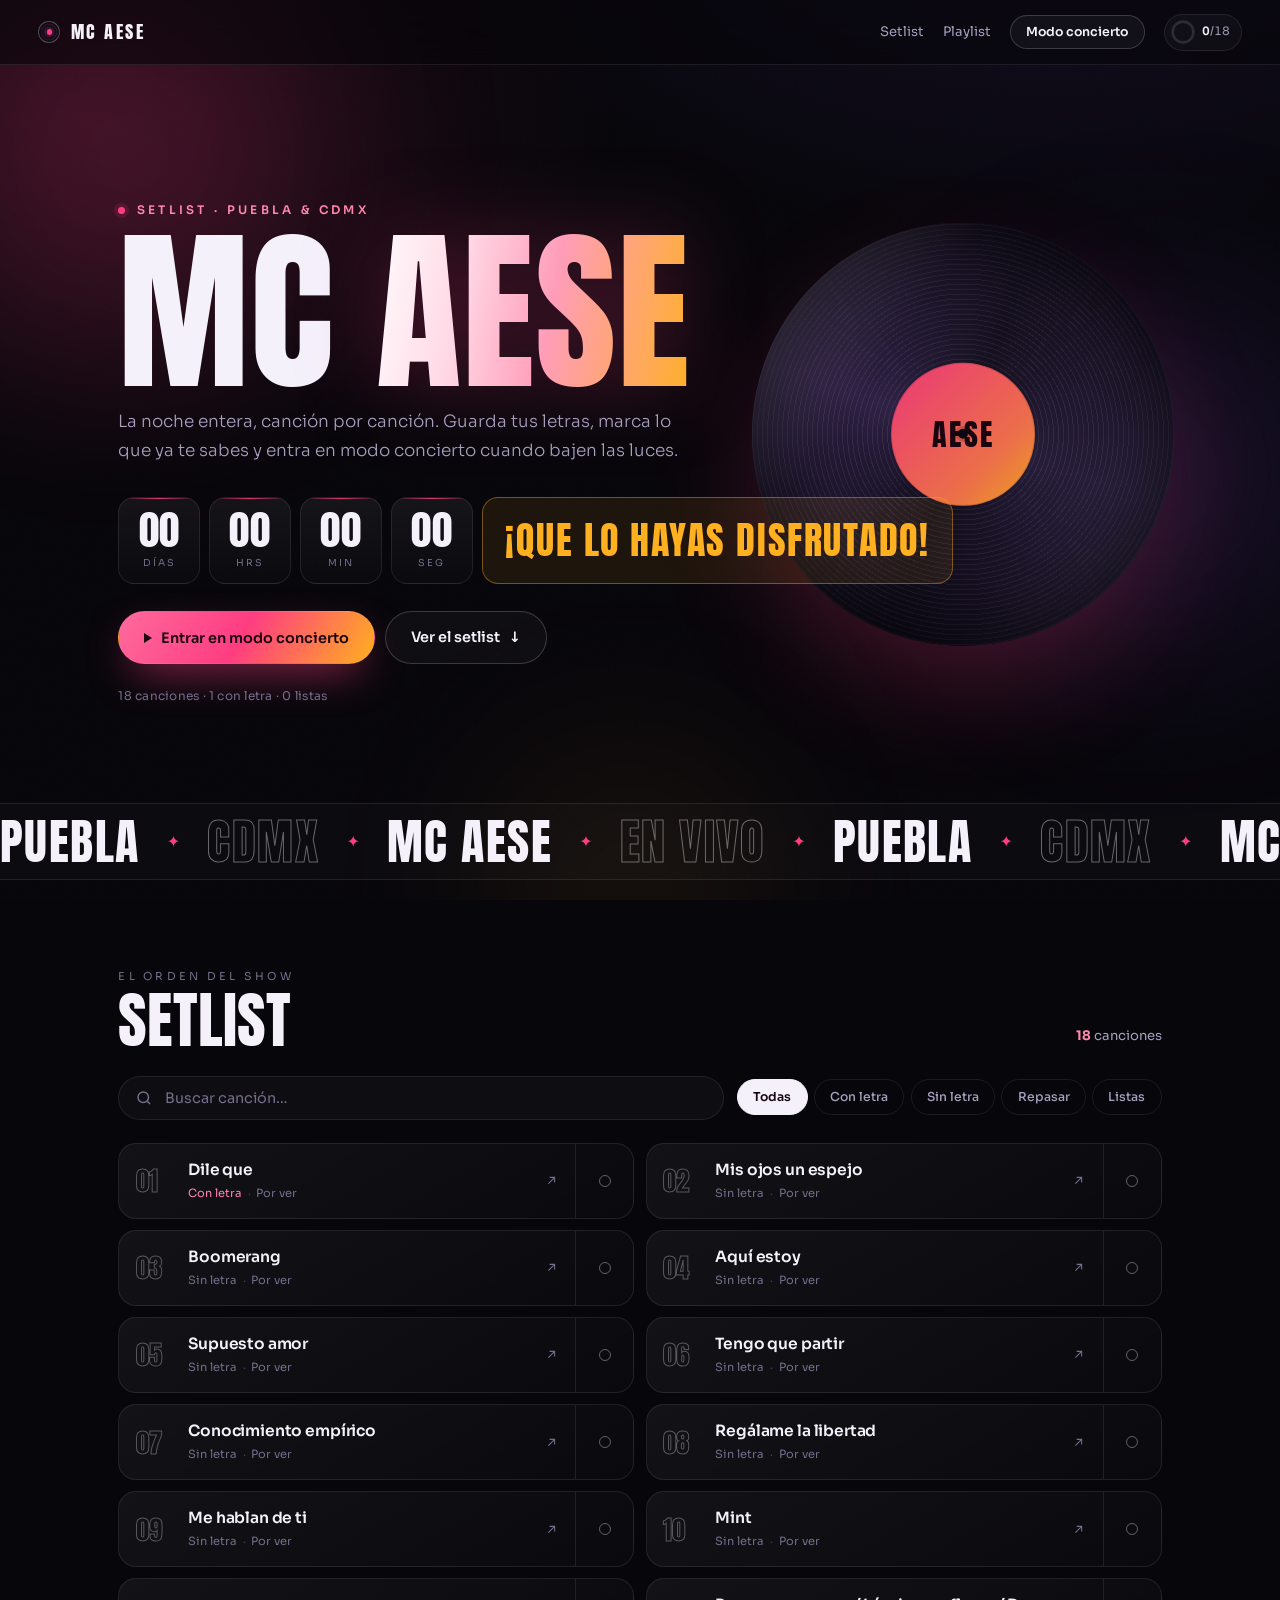
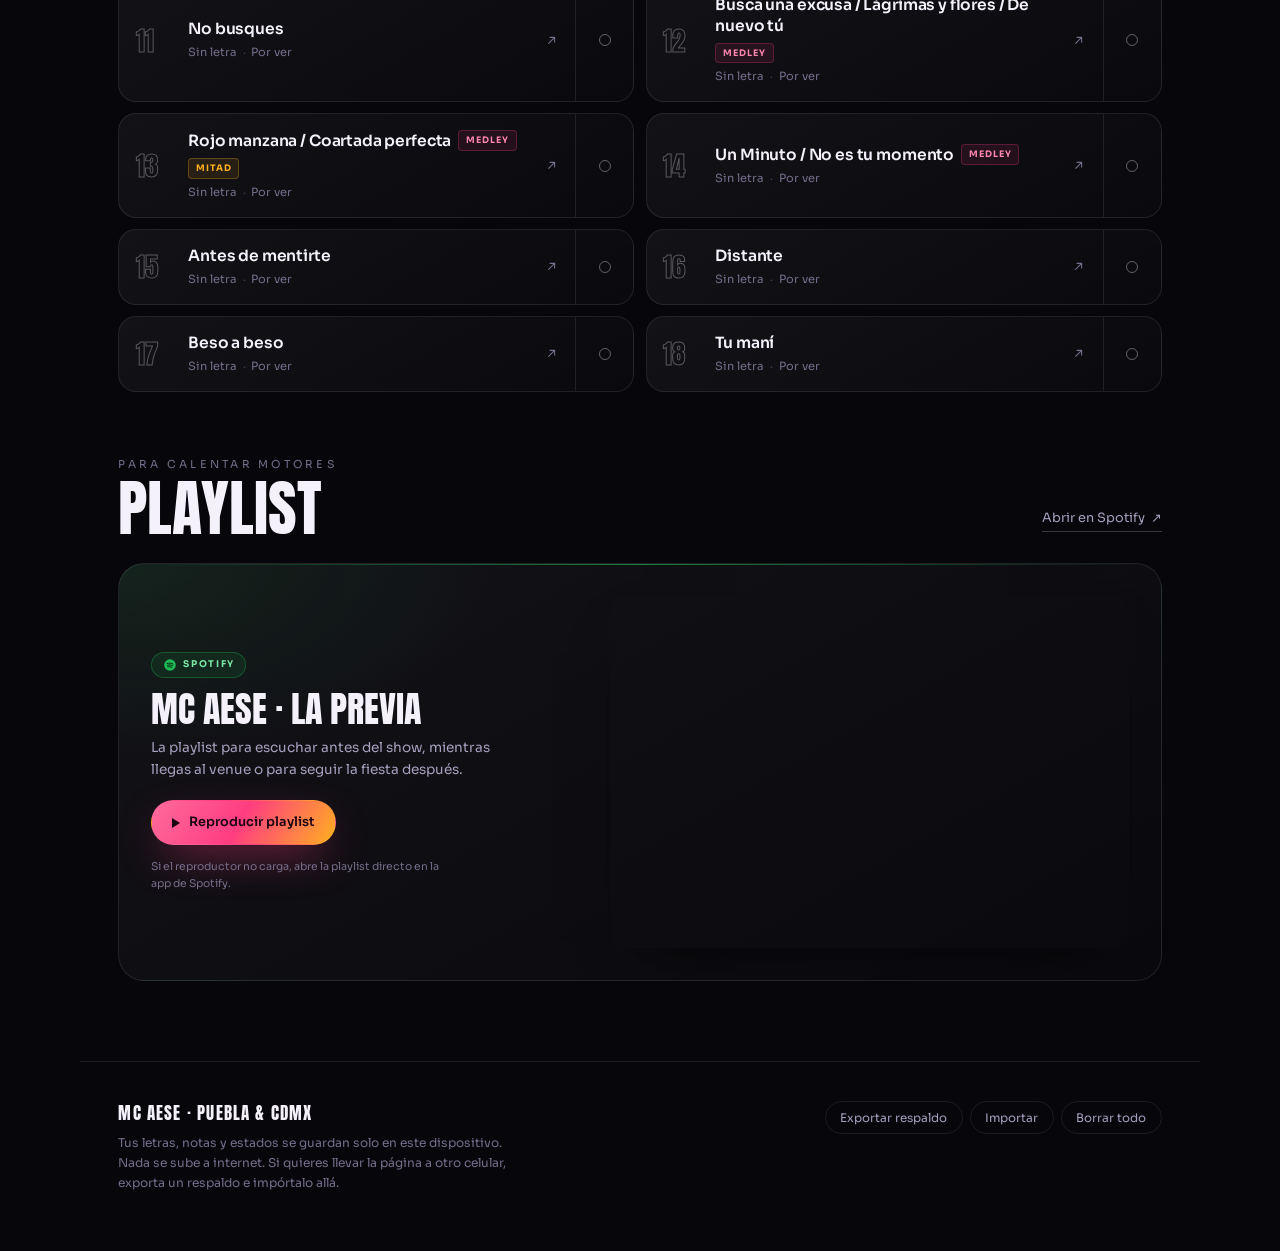
==== index.html @ 69b8b3f2 "Setlist MC Aese Puebla y CDMX" ====
<!DOCTYPE html>
<html lang="es">
<head>
  <meta charset="UTF-8" />
  <meta name="viewport" content="width=device-width, initial-scale=1, viewport-fit=cover" />
  <meta name="theme-color" content="#07060b" />
  <title>MC AESE · Setlist Puebla &amp; CDMX</title>
  <meta name="description" content="Setlist de MC Aese para Puebla y CDMX: orden del show, letras guardadas en tu dispositivo y modo concierto con letra grande." />
  <link rel="icon" href="data:image/svg+xml,%3Csvg xmlns='http://www.w3.org/2000/svg' viewBox='0 0 64 64'%3E%3Crect width='64' height='64' rx='14' fill='%230b0812'/%3E%3Ccircle cx='32' cy='32' r='15' fill='none' stroke='%23ff3d81' stroke-width='3'/%3E%3Ccircle cx='32' cy='32' r='4' fill='%23ffb020'/%3E%3C/svg%3E" />
  <link rel="preconnect" href="https://fonts.googleapis.com" />
  <link rel="preconnect" href="https://fonts.gstatic.com" crossorigin />
  <link href="https://fonts.googleapis.com/css2?family=Anton&family=Sora:wght@300;400;500;600;700&display=swap" rel="stylesheet" />
  <link rel="stylesheet" href="styles.css" />
</head>
<body>
  <div class="aurora" aria-hidden="true"><i></i><i></i><i></i></div>
  <div class="grain" aria-hidden="true"></div>

  <header class="topbar">
    <a class="brand" href="#top" aria-label="MC Aese, inicio">
      <span class="brand-disc" aria-hidden="true"></span>
      MC AESE
    </a>

    <nav class="topnav" aria-label="Navegación principal">
      <a class="topnav-link" href="#setlist">Setlist</a>
      <a class="topnav-link" href="#playlist">Playlist</a>
      <button class="topnav-concert" id="navConcert" type="button">Modo concierto</button>
      <div class="progress-pill" id="progressPill" role="status" aria-label="Canciones listas">
        <svg class="ring" viewBox="0 0 40 40" aria-hidden="true">
          <circle class="ring-bg" cx="20" cy="20" r="16"></circle>
          <circle class="ring-fg" id="ringFg" cx="20" cy="20" r="16"></circle>
        </svg>
        <span><b id="readyCount">0</b>/<span id="totalCount">18</span></span>
      </div>
    </nav>
  </header>

  <main id="top">
    <section class="hero" aria-labelledby="heroTitle">
      <div class="vinyl" aria-hidden="true"><span class="vinyl-label">AESE</span></div>

      <p class="eyebrow"><span class="dot"></span>Setlist · Puebla &amp; CDMX</p>
      <h1 class="hero-title" id="heroTitle">MC <em>AESE</em></h1>
      <p class="lede">
        La noche entera, canción por canción. Guarda tus letras, marca lo que ya te sabes
        y entra en modo concierto cuando bajen las luces.
      </p>

      <div class="countdown" id="countdown" role="timer" aria-label="Cuenta atrás para el concierto">
        <div class="cd" id="cdTiles">
          <div class="cd-tile"><b id="cdDays">00</b><span>días</span></div>
          <div class="cd-tile"><b id="cdHours">00</b><span>hrs</span></div>
          <div class="cd-tile"><b id="cdMins">00</b><span>min</span></div>
          <div class="cd-tile"><b id="cdSecs">00</b><span>seg</span></div>
        </div>
        <p class="cd-live" id="cdLive" hidden>¡Es hoy!</p>
      </div>

      <div class="hero-actions">
        <button class="btn btn-primary" id="heroConcert" type="button">
          <span class="play-ico" aria-hidden="true"></span> Entrar en modo concierto
        </button>
        <a class="btn btn-ghost" href="#setlist">Ver el setlist <span aria-hidden="true">↓</span></a>
      </div>

      <p class="hero-note">
        <span id="totalSongs">18</span> canciones · <span id="lyricsCount">0</span> con letra ·
        <span id="readyNote">0</span> <span id="readyLabel">listas</span>
      </p>
    </section>

    <div class="marquee" aria-hidden="true">
      <div class="marquee-track">
        <div class="marquee-group">
          <span>Puebla</span><i>✦</i><span class="outline">CDMX</span><i>✦</i><span>MC Aese</span><i>✦</i><span class="outline">En vivo</span><i>✦</i>
        </div>
        <div class="marquee-group">
          <span>Puebla</span><i>✦</i><span class="outline">CDMX</span><i>✦</i><span>MC Aese</span><i>✦</i><span class="outline">En vivo</span><i>✦</i>
        </div>
      </div>
    </div>

    <section class="setlist" id="setlist" aria-labelledby="setlistTitle">
      <div class="section-head">
        <div>
          <p class="kicker">El orden del show</p>
          <h2 id="setlistTitle">Setlist</h2>
        </div>
        <p class="setlist-count"><b id="visibleCount">18</b> canciones</p>
      </div>

      <div class="toolbar">
        <label class="search" for="search">
          <svg viewBox="0 0 24 24" fill="none" stroke="currentColor" stroke-width="2" aria-hidden="true">
            <circle cx="11" cy="11" r="7"></circle><path d="m20 20-3.5-3.5"></path>
          </svg>
          <input id="search" type="search" placeholder="Buscar canción…" autocomplete="off" spellcheck="false" />
        </label>

        <div class="filters" id="filters" role="group" aria-label="Filtrar canciones">
          <button class="chip is-active" type="button" data-filter="all">Todas</button>
          <button class="chip" type="button" data-filter="lyrics">Con letra</button>
          <button class="chip" type="button" data-filter="empty">Sin letra</button>
          <button class="chip" type="button" data-filter="review">Repasar</button>
          <button class="chip" type="button" data-filter="ready">Listas</button>
        </div>
      </div>

      <ol class="song-grid" id="songGrid"></ol>
      <p class="empty-state" id="emptyState" hidden>No hay canciones con ese filtro. Prueba con otra búsqueda.</p>
    </section>

    <section class="playlist" id="playlist" aria-labelledby="playlistTitle">
      <div class="section-head">
        <div>
          <p class="kicker">Para calentar motores</p>
          <h2 id="playlistTitle">Playlist</h2>
        </div>
        <a class="playlist-link" href="https://open.spotify.com/playlist/5lgXAGOYUWEV2PalvbGJdN" target="_blank" rel="noopener">
          Abrir en Spotify <span aria-hidden="true">↗</span>
        </a>
      </div>

      <div class="playlist-card">
        <div class="playlist-info">
          <span class="spotify-badge">
            <svg viewBox="0 0 24 24" aria-hidden="true">
              <circle cx="12" cy="12" r="10" fill="#1db954"></circle>
              <path d="M7 9.4c3.2-1 7.5-.7 10.1.9M7.6 12.4c2.7-.8 6.3-.5 8.6.8M8.1 15.2c2.2-.6 5.1-.4 7 .8" fill="none" stroke="#05130a" stroke-width="1.5" stroke-linecap="round"></path>
            </svg>
            Spotify
          </span>
          <h3>MC Aese · la previa</h3>
          <p>La playlist para escuchar antes del show, mientras llegas al venue o para seguir la fiesta después.</p>
          <a class="btn btn-primary playlist-cta" href="https://open.spotify.com/playlist/5lgXAGOYUWEV2PalvbGJdN" target="_blank" rel="noopener">
            <span class="play-ico" aria-hidden="true"></span> Reproducir playlist
          </a>
          <p class="playlist-note">Si el reproductor no carga, abre la playlist directo en la app de Spotify.</p>
        </div>

        <div class="spotify-embed">
          <iframe
            src="https://open.spotify.com/embed/playlist/5lgXAGOYUWEV2PalvbGJdN?utm_source=generator&amp;theme=0"
            width="100%"
            height="352"
            frameborder="0"
            allow="autoplay; clipboard-write; encrypted-media; fullscreen; picture-in-picture"
            title="Playlist de MC Aese en Spotify"
          ></iframe>
        </div>
      </div>
    </section>
  </main>

  <footer class="footer">
    <div>
      <p class="footer-title">MC AESE · Puebla &amp; CDMX</p>
      <p class="footer-copy">
        Tus letras, notas y estados se guardan solo en este dispositivo. Nada se sube a internet.
        Si quieres llevar la página a otro celular, exporta un respaldo e impórtalo allá.
      </p>
    </div>
    <div class="footer-actions">
      <button class="ghost-sm" id="exportBtn" type="button">Exportar respaldo</button>
      <button class="ghost-sm" id="importBtn" type="button">Importar</button>
      <button class="ghost-sm danger" id="resetBtn" type="button">Borrar todo</button>
      <input type="file" id="importFile" accept="application/json,.json" hidden />
    </div>
  </footer>

  <!-- Panel de canción -->
  <div class="overlay" id="sheetOverlay" hidden>
    <section class="sheet" id="sheet" role="dialog" aria-modal="true" aria-labelledby="sheetTitle">
      <div class="grabber" aria-hidden="true"></div>

      <header class="sheet-head">
        <p class="sheet-eyebrow">Canción <span id="sheetIndex">01</span> / <span id="sheetTotal">18</span></p>
        <h2 id="sheetTitle">—</h2>
        <div class="track-tabs" id="sheetTabs" role="tablist" aria-label="Canciones del bloque" hidden></div>
        <div class="parts" id="sheetParts"></div>
        <button class="icon-btn sheet-close" id="sheetClose" type="button" aria-label="Cerrar canción">✕</button>
      </header>

      <div class="sheet-tools">
        <button class="tool-btn font-btn" id="fontMinus" type="button" aria-label="Reducir tamaño de letra">A−</button>
        <button class="tool-btn font-btn" id="fontPlus" type="button" aria-label="Aumentar tamaño de letra">A+</button>
        <span class="tool-sep" aria-hidden="true"></span>
        <a class="tool-btn" id="searchLyrics" href="#" target="_blank" rel="noopener">Buscar letra ↗</a>
        <button class="tool-btn" id="pasteLyrics" type="button">Pegar</button>
        <button class="tool-btn" id="clearLyrics" type="button">Borrar letra</button>
        <span class="tool-spacer"></span>
        <button class="tool-btn edit" id="editLyrics" type="button" aria-pressed="false">Editar letra</button>
        <button class="tool-btn accent" id="concertFromSheet" type="button">Modo concierto</button>
      </div>

      <div class="lyrics-wrap">
        <div class="lyrics-view" id="lyricsView" role="region" aria-label="Letra guardada" tabindex="0"></div>
        <textarea
          id="lyricsInput"
          class="lyrics-input"
          placeholder="Pega aquí la letra o tus apuntes para esta canción…&#10;&#10;Se guarda solo en este dispositivo.&#10;Puedes usar saltos de línea y dejarla lista para el show."
          spellcheck="false"
          aria-label="Letra de la canción"
        ></textarea>
        <p class="save-state" id="saveState">Se guarda automáticamente en tu dispositivo</p>
      </div>

      <footer class="sheet-foot">
        <button class="nav-btn" id="sheetPrev" type="button">
          <small>Anterior</small><span id="prevName">—</span>
        </button>
        <button class="status-pill" id="sheetStatus" type="button" data-status="0">Por ver</button>
        <button class="nav-btn next" id="sheetNext" type="button">
          <small>Siguiente</small><span id="nextName">—</span>
        </button>
      </footer>
    </section>
  </div>

  <!-- Modo concierto -->
  <div class="concert" id="concert" hidden role="dialog" aria-modal="true" aria-label="Modo concierto">
    <div class="concert-top">
      <span class="concert-brand">MC AESE <em>· en vivo</em></span>
      <div class="concert-progress" aria-hidden="true"><div id="concertBar"></div></div>
      <button class="concert-close" id="concertClose" type="button">Salir ✕</button>
    </div>

    <div class="concert-body" id="concertBody">
      <div class="concert-meta">
        <span class="idx" id="concertIndex">01</span>
        <span id="concertTag">Setlist</span>
      </div>
      <h2 class="concert-title" id="concertTitle">—</h2>
      <div class="track-tabs concert-tabs" id="concertTabs" role="tablist" aria-label="Canciones del bloque" hidden></div>
      <div class="concert-lyrics" id="concertLyrics"></div>

      <div class="concert-empty" id="concertEmpty" hidden>
        <strong>Todavía no hay letra aquí.</strong>
        <p>Agrégala en el panel de la canción y aparecerá en grande, lista para el show.</p>
        <button class="btn btn-primary" id="addLyricsBtn" type="button">Agregar letra</button>
      </div>

      <p class="up-next"><span>Después</span> <b id="upNext">—</b></p>
      <p class="concert-hint">Desliza a los lados o usa las flechas para cambiar de canción.</p>
    </div>

    <div class="concert-nav">
      <button class="c-btn" id="concertPrev" type="button"><span aria-hidden="true">←</span> Anterior</button>
      <div class="c-size">
        <button class="c-mini" id="concertMinus" type="button" aria-label="Reducir letra">A−</button>
        <button class="c-mini" id="concertPlus" type="button" aria-label="Aumentar letra">A+</button>
      </div>
      <button class="c-btn primary" id="concertNext" type="button">Siguiente <span aria-hidden="true">→</span></button>
    </div>
  </div>

  <div class="toast" id="toast" role="status" aria-live="polite"></div>

  <script src="songs.js"></script>
  <script src="app.js"></script>
</body>
</html>
---- styles.css ----
/* =========================================================
   MC AESE · Setlist Puebla & CDMX
   ========================================================= */

:root {
  --bg: #07060b;
  --bg-2: #0c0914;
  --ink: #f4f1fb;
  --muted: #a79fbe;
  --faint: #756d8a;
  --line: rgba(255, 255, 255, 0.085);
  --line-strong: rgba(255, 255, 255, 0.18);
  --pink: #ff3d81;
  --pink-soft: #ff86ad;
  --gold: #ffb020;
  --green: #3ee08d;
  --violet: #8b5cf6;
  --max: 1120px;
  --lyric-size: 1.05rem;
  --font-display: "Anton", "Arial Narrow", "Helvetica Neue", sans-serif;
  --font-body: "Sora", ui-sans-serif, system-ui, -apple-system, "Segoe UI", sans-serif;
}

*,
*::before,
*::after {
  box-sizing: border-box;
}

html {
  scroll-behavior: smooth;
}

body {
  margin: 0;
  min-height: 100vh;
  background:
    radial-gradient(1100px 760px at 82% -8%, rgba(139, 92, 246, 0.14), transparent 62%),
    radial-gradient(900px 620px at 6% 4%, rgba(255, 61, 129, 0.11), transparent 60%),
    var(--bg);
  color: var(--ink);
  font-family: var(--font-body);
  font-size: 16px;
  line-height: 1.5;
  -webkit-font-smoothing: antialiased;
  -moz-osx-font-smoothing: grayscale;
  overflow-x: hidden;
}

body.locked {
  overflow: hidden;
}

::selection {
  background: rgba(255, 61, 129, 0.35);
  color: #fff;
}

button,
input,
textarea {
  font-family: inherit;
}

button {
  -webkit-tap-highlight-color: transparent;
}

a {
  color: inherit;
}

:focus-visible {
  outline: 2px solid var(--pink);
  outline-offset: 3px;
  border-radius: 6px;
}

/* ---------- Fondo animado ---------- */

.aurora {
  position: fixed;
  inset: 0;
  z-index: 0;
  overflow: hidden;
  pointer-events: none;
}

.aurora i {
  position: absolute;
  display: block;
  border-radius: 50%;
  filter: blur(90px);
  opacity: 0.5;
  will-change: transform;
}

.aurora i:nth-child(1) {
  width: 44vw;
  height: 44vw;
  left: -12vw;
  top: -10vw;
  background: radial-gradient(circle, rgba(255, 61, 129, 0.5), transparent 68%);
  animation: drift-a 20s ease-in-out infinite alternate;
}

.aurora i:nth-child(2) {
  width: 40vw;
  height: 40vw;
  right: -10vw;
  top: 24vh;
  background: radial-gradient(circle, rgba(139, 92, 246, 0.42), transparent 68%);
  animation: drift-b 26s ease-in-out infinite alternate;
}

.aurora i:nth-child(3) {
  width: 34vw;
  height: 34vw;
  left: 32vw;
  bottom: -16vw;
  background: radial-gradient(circle, rgba(255, 176, 32, 0.22), transparent 68%);
  animation: drift-a 24s ease-in-out infinite alternate-reverse;
}

.grain {
  position: fixed;
  inset: 0;
  z-index: 1;
  pointer-events: none;
  opacity: 0.05;
  background-image: url("data:image/svg+xml,%3Csvg xmlns='http://www.w3.org/2000/svg' width='160' height='160'%3E%3Cfilter id='n'%3E%3CfeTurbulence type='fractalNoise' baseFrequency='.85' numOctaves='3'/%3E%3C/filter%3E%3Crect width='160' height='160' filter='url(%23n)' opacity='.55'/%3E%3C/svg%3E");
  mix-blend-mode: overlay;
}

/* ---------- Barra superior ---------- */

.topbar {
  position: sticky;
  top: 0;
  z-index: 30;
  display: flex;
  align-items: center;
  justify-content: space-between;
  gap: 1rem;
  padding: 0.85rem clamp(1rem, 4vw, 2.4rem);
  background: rgba(7, 6, 11, 0.62);
  border-bottom: 1px solid var(--line);
  backdrop-filter: blur(18px);
  -webkit-backdrop-filter: blur(18px);
}

.brand {
  display: inline-flex;
  align-items: center;
  gap: 0.65rem;
  color: var(--ink);
  font-family: var(--font-display);
  font-size: 1.12rem;
  letter-spacing: 0.14em;
  text-decoration: none;
  white-space: nowrap;
}

.brand-disc {
  position: relative;
  width: 22px;
  height: 22px;
  border-radius: 50%;
  border: 1px solid rgba(255, 255, 255, 0.25);
  background: repeating-radial-gradient(circle at center, #1a1424 0 1.5px, #0b0812 1.5px 3.5px);
  animation: spin 9s linear infinite;
}

.brand-disc::after {
  content: "";
  position: absolute;
  inset: 36%;
  border-radius: 50%;
  background: var(--pink);
  box-shadow: 0 0 10px var(--pink);
}

.topnav {
  display: flex;
  align-items: center;
  gap: clamp(0.5rem, 1.5vw, 1.2rem);
}

.topnav-link {
  color: var(--muted);
  font-size: 0.82rem;
  text-decoration: none;
  transition: color 0.2s;
}

.topnav-link:hover {
  color: var(--ink);
}

.topnav-concert {
  padding: 0.5rem 0.95rem;
  border: 1px solid var(--line-strong);
  border-radius: 999px;
  background: rgba(255, 255, 255, 0.04);
  color: var(--ink);
  font-size: 0.78rem;
  font-weight: 600;
  cursor: pointer;
  transition: background 0.2s, border-color 0.2s, transform 0.2s;
}

.topnav-concert:hover {
  background: rgba(255, 255, 255, 0.09);
  border-color: rgba(255, 255, 255, 0.32);
  transform: translateY(-1px);
}

.progress-pill {
  display: flex;
  align-items: center;
  gap: 0.4rem;
  padding: 0.28rem 0.65rem 0.28rem 0.32rem;
  border: 1px solid var(--line);
  border-radius: 999px;
  background: rgba(255, 255, 255, 0.03);
  color: var(--muted);
  font-size: 0.72rem;
  font-variant-numeric: tabular-nums;
}

.progress-pill b {
  color: var(--ink);
  font-weight: 600;
}

.ring {
  width: 26px;
  height: 26px;
  transform: rotate(-90deg);
}

.ring circle {
  fill: none;
  stroke-width: 4;
}

.ring-bg {
  stroke: rgba(255, 255, 255, 0.12);
}

.ring-fg {
  stroke: var(--pink);
  stroke-linecap: round;
  transition: stroke-dashoffset 0.7s cubic-bezier(0.2, 0.8, 0.2, 1);
}

/* ---------- Hero ---------- */

.hero {
  position: relative;
  z-index: 2;
  max-width: var(--max);
  margin: 0 auto;
  padding: clamp(3rem, 8vw, 6.5rem) clamp(1rem, 4vw, 2.4rem) clamp(2.4rem, 5vw, 4rem);
  display: flex;
  flex-direction: column;
  justify-content: center;
  min-height: min(760px, 82vh);
}

.vinyl {
  position: absolute;
  top: 50%;
  right: clamp(-40px, 2vw, 40px);
  translate: 0 -50%;
  width: clamp(250px, 33vw, 430px);
  aspect-ratio: 1;
  border-radius: 50%;
  background:
    radial-gradient(circle at 50% 50%, rgba(255, 255, 255, 0.16) 0 1.5%, transparent 2%),
    repeating-radial-gradient(circle at 50% 50%, rgba(255, 255, 255, 0.075) 0 1px, transparent 1px 5px),
    conic-gradient(from 20deg, #171221, #2a1f3d, #120e1c, #33244a, #171221);
  box-shadow:
    0 50px 140px -30px rgba(255, 61, 129, 0.35),
    inset 0 0 90px rgba(0, 0, 0, 0.85);
  animation: spin 30s linear infinite;
  opacity: 0.92;
  pointer-events: none;
}

.vinyl::before {
  content: "";
  position: absolute;
  inset: 0;
  border-radius: 50%;
  background: linear-gradient(125deg, rgba(255, 255, 255, 0.14), transparent 32%, transparent 68%, rgba(255, 255, 255, 0.05));
}

.vinyl-label {
  position: absolute;
  inset: 33%;
  display: grid;
  place-items: center;
  border-radius: 50%;
  background: linear-gradient(135deg, #ff3d81, #ff7a4d 70%, #ffb020);
  color: #1b0610;
  font-family: var(--font-display);
  font-size: clamp(0.9rem, 2.4vw, 1.9rem);
  letter-spacing: 0.08em;
  box-shadow: inset 0 0 0 1px rgba(0, 0, 0, 0.15);
}

.vinyl-label::after {
  content: "";
  position: absolute;
  width: 7%;
  aspect-ratio: 1;
  border-radius: 50%;
  background: #0b0812;
  box-shadow: 0 0 0 3px rgba(0, 0, 0, 0.15);
}

.eyebrow {
  position: relative;
  z-index: 2;
  display: inline-flex;
  align-items: center;
  gap: 0.7rem;
  margin: 0 0 1.15rem;
  color: var(--pink-soft);
  font-size: 0.74rem;
  font-weight: 600;
  letter-spacing: 0.28em;
  text-transform: uppercase;
}

.eyebrow .dot {
  width: 7px;
  height: 7px;
  border-radius: 50%;
  background: var(--pink);
  box-shadow: 0 0 0 4px rgba(255, 61, 129, 0.14);
  animation: pulse 2.2s ease-in-out infinite;
}

.hero-title {
  position: relative;
  z-index: 2;
  margin: 0 0 1.3rem;
  font-family: var(--font-display);
  font-size: clamp(4.2rem, 16.5vw, 11rem);
  font-weight: 400;
  line-height: 0.84;
  letter-spacing: 0.005em;
  text-transform: uppercase;
}

.hero-title em {
  font-style: normal;
  background: linear-gradient(100deg, #ffffff 0%, #ffd9e6 28%, #ff9db9 55%, #ffb020 100%);
  -webkit-background-clip: text;
  background-clip: text;
  color: transparent;
  filter: drop-shadow(0 0 42px rgba(255, 61, 129, 0.28));
}

.lede {
  position: relative;
  z-index: 2;
  max-width: 47ch;
  margin: 0;
  color: var(--muted);
  font-size: clamp(0.95rem, 1.4vw, 1.06rem);
  font-weight: 300;
  line-height: 1.72;
}

/* ---------- Cuenta atrás ---------- */

.countdown {
  position: relative;
  z-index: 2;
  display: flex;
  align-items: stretch;
  gap: 0.55rem;
  margin: 2rem 0 0;
  flex-wrap: wrap;
}

.cd {
  display: flex;
  flex-wrap: wrap;
  gap: 0.55rem;
}

.cd-tile {
  min-width: 82px;
  padding: 0.75rem 0.9rem 0.62rem;
  text-align: center;
  border: 1px solid var(--line);
  border-radius: 16px;
  background: linear-gradient(180deg, rgba(255, 255, 255, 0.06), rgba(255, 255, 255, 0.015));
  position: relative;
  overflow: hidden;
}

.cd-tile::after {
  content: "";
  position: absolute;
  inset: 0 0 auto;
  height: 1px;
  background: linear-gradient(90deg, transparent, rgba(255, 61, 129, 0.85), transparent);
}

.cd-tile b {
  display: block;
  font-family: var(--font-display);
  font-size: clamp(1.8rem, 4vw, 2.55rem);
  font-weight: 400;
  line-height: 1;
  letter-spacing: 0.02em;
  font-variant-numeric: tabular-nums;
}

.cd-tile span {
  display: block;
  margin-top: 0.3rem;
  color: var(--faint);
  font-size: 0.6rem;
  letter-spacing: 0.22em;
  text-transform: uppercase;
}

.cd-live {
  margin: 0;
  padding: 0.85rem 1.4rem;
  border: 1px solid rgba(255, 176, 32, 0.4);
  border-radius: 16px;
  background: rgba(255, 176, 32, 0.09);
  color: var(--gold);
  font-family: var(--font-display);
  font-size: clamp(1.7rem, 4vw, 2.4rem);
  letter-spacing: 0.04em;
  text-transform: uppercase;
  animation: pulse-soft 2.4s ease-in-out infinite;
}

/* ---------- Botones ---------- */

.hero-actions {
  position: relative;
  z-index: 2;
  display: flex;
  flex-wrap: wrap;
  gap: 0.65rem;
  margin-top: 1.7rem;
}

.btn {
  display: inline-flex;
  align-items: center;
  justify-content: center;
  gap: 0.55rem;
  padding: 0.92rem 1.55rem;
  border: 1px solid transparent;
  border-radius: 999px;
  font-family: var(--font-body);
  font-size: 0.9rem;
  font-weight: 600;
  text-decoration: none;
  cursor: pointer;
  transition: transform 0.25s, box-shadow 0.25s, background 0.25s, border-color 0.25s;
}

.btn-primary {
  color: #1c0511;
  background: linear-gradient(120deg, #ff6a9c, #ff3d81 48%, #ffb020);
  box-shadow: 0 16px 44px -14px rgba(255, 61, 129, 0.75);
}

.btn-primary:hover {
  transform: translateY(-2px);
  box-shadow: 0 22px 56px -14px rgba(255, 61, 129, 0.9);
}

.btn-ghost {
  color: var(--ink);
  border-color: var(--line-strong);
  background: rgba(255, 255, 255, 0.03);
}

.btn-ghost:hover {
  background: rgba(255, 255, 255, 0.08);
  border-color: rgba(255, 255, 255, 0.3);
}

.play-ico {
  width: 0;
  height: 0;
  border-top: 5px solid transparent;
  border-bottom: 5px solid transparent;
  border-left: 8px solid currentColor;
}

.hero-note {
  position: relative;
  z-index: 2;
  margin: 1.4rem 0 0;
  color: var(--faint);
  font-size: 0.75rem;
  letter-spacing: 0.02em;
}

/* ---------- Marquesina ---------- */

.marquee {
  position: relative;
  z-index: 2;
  overflow: hidden;
  padding: 0.85rem 0;
  border-top: 1px solid var(--line);
  border-bottom: 1px solid var(--line);
  background: rgba(255, 255, 255, 0.02);
}

.marquee-track {
  display: flex;
  width: max-content;
  animation: marquee 30s linear infinite;
}

.marquee-group {
  display: flex;
  align-items: center;
  gap: 1.7rem;
  padding-right: 1.7rem;
}

.marquee span {
  font-family: var(--font-display);
  font-size: clamp(1.5rem, 4.2vw, 3rem);
  line-height: 1;
  letter-spacing: 0.03em;
  text-transform: uppercase;
  white-space: nowrap;
}

.marquee span.outline {
  color: transparent;
  -webkit-text-stroke: 1px rgba(255, 255, 255, 0.38);
}

.marquee i {
  align-self: center;
  color: var(--pink);
  font-size: 1rem;
  font-style: normal;
}

/* ---------- Setlist ---------- */

.setlist {
  position: relative;
  z-index: 2;
  max-width: var(--max);
  margin: 0 auto;
  padding: clamp(3rem, 7vw, 5.5rem) clamp(1rem, 4vw, 2.4rem) 4rem;
  scroll-margin-top: 84px;
}

.section-head {
  display: flex;
  align-items: flex-end;
  justify-content: space-between;
  gap: 1rem;
  flex-wrap: wrap;
  margin-bottom: 1.5rem;
}

.kicker {
  margin: 0 0 0.3rem;
  color: var(--faint);
  font-size: 0.68rem;
  letter-spacing: 0.3em;
  text-transform: uppercase;
}

.section-head h2 {
  margin: 0;
  font-family: var(--font-display);
  font-size: clamp(2.4rem, 6vw, 3.9rem);
  font-weight: 400;
  line-height: 1;
  text-transform: uppercase;
}

.setlist-count {
  margin: 0 0 0.4rem;
  color: var(--muted);
  font-size: 0.82rem;
}

.setlist-count b {
  color: var(--pink-soft);
}

.toolbar {
  display: flex;
  flex-wrap: wrap;
  align-items: center;
  gap: 0.8rem;
  margin-bottom: 1.4rem;
}

.search {
  flex: 1 1 250px;
  display: flex;
  align-items: center;
  gap: 0.6rem;
  padding: 0.7rem 1rem;
  border: 1px solid var(--line);
  border-radius: 999px;
  background: rgba(255, 255, 255, 0.03);
  transition: border-color 0.25s, background 0.25s, box-shadow 0.25s;
}

.search:focus-within {
  border-color: rgba(255, 61, 129, 0.5);
  background: rgba(255, 61, 129, 0.06);
  box-shadow: 0 0 0 4px rgba(255, 61, 129, 0.08);
}

.search svg {
  width: 18px;
  height: 18px;
  flex: none;
  color: var(--faint);
}

.search input {
  flex: 1;
  min-width: 0;
  border: none;
  outline: none;
  background: none;
  color: var(--ink);
  font-size: 0.9rem;
}

.search input::placeholder {
  color: var(--faint);
}

.search input::-webkit-search-cancel-button {
  filter: invert(0.7);
}

.filters {
  display: flex;
  gap: 0.4rem;
  max-width: 100%;
  overflow-x: auto;
  padding-bottom: 2px;
  scrollbar-width: none;
}

.filters::-webkit-scrollbar {
  display: none;
}

.chip {
  flex: none;
  padding: 0.55rem 0.95rem;
  border: 1px solid var(--line);
  border-radius: 999px;
  background: transparent;
  color: var(--muted);
  font-size: 0.77rem;
  font-weight: 500;
  white-space: nowrap;
  cursor: pointer;
  transition: color 0.2s, border-color 0.2s, background 0.2s;
}

.chip:hover {
  color: var(--ink);
  border-color: var(--line-strong);
}

.chip.is-active {
  color: #150410;
  background: var(--ink);
  border-color: var(--ink);
  font-weight: 600;
}

/* ---------- Tarjetas ---------- */

.song-grid {
  display: grid;
  grid-template-columns: repeat(2, minmax(0, 1fr));
  gap: 0.7rem;
  margin: 0;
  padding: 0;
  list-style: none;
}

.song {
  position: relative;
  display: flex;
  align-items: stretch;
  overflow: hidden;
  border: 1px solid var(--line);
  border-radius: 18px;
  background: linear-gradient(150deg, rgba(255, 255, 255, 0.05), rgba(255, 255, 255, 0.014));
  animation: rise 0.55s cubic-bezier(0.2, 0.8, 0.2, 1) both;
  animation-delay: calc(var(--i) * 24ms);
  transition: transform 0.3s, border-color 0.3s, box-shadow 0.3s;
}

.song::before {
  content: "";
  position: absolute;
  inset: 0;
  z-index: 0;
  background: radial-gradient(280px circle at var(--x, 50%) var(--y, 0%), rgba(255, 61, 129, 0.16), transparent 70%);
  opacity: 0;
  pointer-events: none;
  transition: opacity 0.3s;
}

@media (hover: hover) {
  .song:hover {
    transform: translateY(-2px);
    border-color: rgba(255, 255, 255, 0.2);
    box-shadow: 0 26px 54px -32px rgba(0, 0, 0, 0.95);
  }

  .song:hover::before {
    opacity: 1;
  }

  .song:hover .song-arrow {
    transform: translate(2px, -2px);
    color: var(--pink-soft);
  }
}

.song-open {
  position: relative;
  z-index: 1;
  flex: 1;
  display: flex;
  align-items: center;
  gap: 1rem;
  min-width: 0;
  padding: 1rem 1.05rem;
  border: none;
  background: none;
  color: inherit;
  font: inherit;
  text-align: left;
  cursor: pointer;
}

.song-open:focus-visible {
  outline-offset: -3px;
  border-radius: 18px;
}

.num {
  flex: none;
  min-width: 2.25rem;
  color: transparent;
  font-family: var(--font-display);
  font-size: 1.7rem;
  line-height: 1;
  -webkit-text-stroke: 1px rgba(255, 255, 255, 0.3);
  transition: color 0.3s, -webkit-text-stroke-color 0.3s;
}

.song[data-status="2"] .num {
  -webkit-text-stroke-color: rgba(62, 224, 141, 0.75);
}

.song-info {
  flex: 1;
  display: flex;
  flex-direction: column;
  gap: 0.3rem;
  min-width: 0;
}

.song-top {
  display: flex;
  align-items: center;
  flex-wrap: wrap;
  gap: 0.45rem;
}

.song-title {
  font-size: 0.97rem;
  font-weight: 600;
  letter-spacing: -0.01em;
  line-height: 1.3;
}

.mini-badge {
  padding: 0.16rem 0.4rem;
  border-radius: 4px;
  font-size: 0.56rem;
  font-weight: 700;
  letter-spacing: 0.12em;
  text-transform: uppercase;
}

.mini-badge.note {
  color: var(--gold);
  border: 1px solid rgba(255, 176, 32, 0.28);
  background: rgba(255, 176, 32, 0.1);
}

.mini-badge.medley {
  color: var(--pink-soft);
  border: 1px solid rgba(255, 61, 129, 0.26);
  background: rgba(255, 61, 129, 0.09);
}

.song-meta {
  display: flex;
  align-items: center;
  flex-wrap: wrap;
  gap: 0.35rem;
  color: var(--faint);
  font-size: 0.71rem;
}

.lyrics-flag {
  color: var(--pink-soft);
}

.sep {
  opacity: 0.5;
}

.song-arrow {
  flex: none;
  width: 15px;
  height: 15px;
  color: var(--faint);
  transition: transform 0.25s, color 0.25s;
}

.song-status {
  position: relative;
  z-index: 1;
  flex: none;
  width: 58px;
  border: none;
  border-left: 1px solid var(--line);
  background: transparent;
  display: grid;
  place-items: center;
  cursor: pointer;
  transition: background 0.2s;
}

.song-status:hover {
  background: rgba(255, 255, 255, 0.035);
}

.status-dot {
  width: 12px;
  height: 12px;
  border-radius: 50%;
  border: 1.5px solid rgba(255, 255, 255, 0.35);
  background: transparent;
  transition: transform 0.25s, background 0.25s, border-color 0.25s, box-shadow 0.25s;
}

.song[data-status="1"] .status-dot {
  border-color: var(--gold);
  background: rgba(255, 176, 32, 0.28);
  box-shadow: 0 0 12px rgba(255, 176, 32, 0.4);
}

.song[data-status="2"] .status-dot {
  border-color: var(--green);
  background: var(--green);
  box-shadow: 0 0 14px rgba(62, 224, 141, 0.55);
}

.song-status:hover .status-dot {
  transform: scale(1.2);
}

.song.bump {
  animation: bump 0.32s ease;
}

.empty-state {
  margin: 2.4rem 0;
  padding: 2.4rem 1rem;
  border: 1px dashed var(--line-strong);
  border-radius: 20px;
  color: var(--muted);
  font-size: 0.86rem;
  text-align: center;
}

/* ---------- Playlist ---------- */

.playlist {
  position: relative;
  z-index: 2;
  max-width: var(--max);
  margin: 0 auto;
  padding: 0 clamp(1rem, 4vw, 2.4rem) clamp(3rem, 7vw, 5rem);
  scroll-margin-top: 84px;
}

.playlist-link {
  display: inline-flex;
  align-items: center;
  gap: 0.35rem;
  margin-bottom: 0.45rem;
  padding-bottom: 0.2rem;
  border-bottom: 1px solid rgba(255, 255, 255, 0.2);
  color: var(--muted);
  font-size: 0.8rem;
  text-decoration: none;
  transition: color 0.2s, border-color 0.2s;
}

.playlist-link:hover {
  color: var(--pink-soft);
  border-color: rgba(255, 61, 129, 0.5);
}

.playlist-card {
  position: relative;
  display: grid;
  grid-template-columns: minmax(0, 0.9fr) minmax(0, 1.1fr);
  gap: clamp(1rem, 3vw, 2.2rem);
  align-items: center;
  overflow: hidden;
  padding: clamp(1.3rem, 3vw, 2rem);
  border: 1px solid var(--line);
  border-radius: 26px;
  background:
    radial-gradient(620px 320px at 0% 0%, rgba(29, 185, 84, 0.1), transparent 62%),
    linear-gradient(150deg, rgba(255, 255, 255, 0.05), rgba(255, 255, 255, 0.014));
}

.playlist-card::before {
  content: "";
  position: absolute;
  inset: 0 0 auto;
  height: 1px;
  background: linear-gradient(90deg, transparent, rgba(29, 185, 84, 0.65), transparent);
}

.playlist-info {
  min-width: 0;
}

.spotify-badge {
  display: inline-flex;
  align-items: center;
  gap: 0.4rem;
  padding: 0.3rem 0.65rem;
  border: 1px solid rgba(29, 185, 84, 0.32);
  border-radius: 999px;
  background: rgba(29, 185, 84, 0.11);
  color: #7be8a6;
  font-size: 0.58rem;
  font-weight: 700;
  letter-spacing: 0.18em;
  text-transform: uppercase;
}

.spotify-badge svg {
  width: 14px;
  height: 14px;
  flex: none;
}

.playlist-info h3 {
  margin: 0.75rem 0 0.5rem;
  font-family: var(--font-display);
  font-size: clamp(1.55rem, 3vw, 2.25rem);
  font-weight: 400;
  line-height: 1.05;
  text-transform: uppercase;
}

.playlist-info p {
  max-width: 38ch;
  margin: 0;
  color: var(--muted);
  font-size: 0.85rem;
  line-height: 1.65;
}

.playlist-cta {
  margin-top: 1.15rem;
  padding: 0.75rem 1.25rem;
  font-size: 0.8rem;
}

.playlist-note {
  margin-top: 0.9rem !important;
  color: var(--faint) !important;
  font-size: 0.67rem !important;
  line-height: 1.55 !important;
}

.spotify-embed {
  min-width: 0;
  overflow: hidden;
  border-radius: 16px;
  box-shadow: 0 26px 60px -32px rgba(0, 0, 0, 0.95);
}

.spotify-embed iframe {
  display: block;
  width: 100%;
  height: 352px;
  border: 0;
  border-radius: 16px;
}

/* ---------- Footer ---------- */

.footer {
  position: relative;
  z-index: 2;
  display: flex;
  flex-wrap: wrap;
  justify-content: space-between;
  gap: 1.6rem;
  max-width: var(--max);
  margin: 0 auto;
  padding: 2.4rem clamp(1rem, 4vw, 2.4rem) 3.6rem;
  border-top: 1px solid var(--line);
}

.footer-title {
  margin: 0 0 0.45rem;
  font-family: var(--font-display);
  font-size: 1.05rem;
  letter-spacing: 0.07em;
  text-transform: uppercase;
}

.footer-copy {
  max-width: 46ch;
  margin: 0;
  color: var(--faint);
  font-size: 0.76rem;
  line-height: 1.65;
}

.footer-actions {
  display: flex;
  flex-wrap: wrap;
  align-items: flex-start;
  gap: 0.45rem;
}

.ghost-sm {
  padding: 0.55rem 0.9rem;
  border: 1px solid var(--line);
  border-radius: 999px;
  background: transparent;
  color: var(--muted);
  font-size: 0.74rem;
  cursor: pointer;
  transition: color 0.2s, border-color 0.2s, background 0.2s;
}

.ghost-sm:hover {
  color: var(--ink);
  border-color: var(--line-strong);
  background: rgba(255, 255, 255, 0.04);
}

.ghost-sm.danger:hover {
  color: #ff8098;
  border-color: rgba(255, 61, 129, 0.4);
  background: rgba(255, 61, 129, 0.08);
}

/* ---------- Overlay / panel ---------- */

.overlay {
  position: fixed;
  inset: 0;
  z-index: 50;
  display: grid;
  place-items: center;
  padding: clamp(0px, 3vw, 28px);
  background: rgba(4, 3, 8, 0.72);
  backdrop-filter: blur(14px);
  -webkit-backdrop-filter: blur(14px);
  animation: fade-in 0.25s ease both;
}

.overlay[hidden] {
  display: none;
}

.sheet {
  position: relative;
  display: flex;
  flex-direction: column;
  width: min(760px, 100%);
  max-height: min(880px, 92dvh);
  overflow: hidden;
  border: 1px solid rgba(255, 255, 255, 0.12);
  border-radius: 28px;
  background: linear-gradient(180deg, #130e1f, #0a0711 42%);
  box-shadow:
    0 60px 130px -40px rgba(0, 0, 0, 0.95),
    inset 0 0 0 1px rgba(255, 61, 129, 0.05);
  animation: sheet-in 0.4s cubic-bezier(0.2, 0.9, 0.2, 1) both;
}

.sheet::before {
  content: "";
  position: absolute;
  inset: 0 0 auto;
  height: 2px;
  background: linear-gradient(90deg, transparent, var(--pink), var(--gold), transparent);
  opacity: 0.85;
}

.grabber {
  display: none;
  width: 42px;
  height: 4px;
  margin: 0.55rem auto 0;
  border-radius: 999px;
  background: rgba(255, 255, 255, 0.2);
}

.sheet-head {
  position: relative;
  padding: 1.3rem 1.5rem 0.95rem;
  border-bottom: 1px solid var(--line);
}

.sheet-eyebrow {
  display: flex;
  align-items: center;
  gap: 0.4rem;
  margin: 0 0 0.5rem;
  color: var(--pink-soft);
  font-size: 0.63rem;
  font-weight: 600;
  letter-spacing: 0.24em;
  text-transform: uppercase;
}

.sheet-head h2 {
  margin: 0;
  padding-right: 3rem;
  font-family: var(--font-display);
  font-size: clamp(1.65rem, 4.4vw, 2.55rem);
  font-weight: 400;
  line-height: 1.06;
  letter-spacing: 0.01em;
  text-transform: uppercase;
}

.parts {
  display: flex;
  flex-wrap: wrap;
  gap: 0.35rem;
  margin-top: 0.65rem;
}

.parts:empty {
  display: none;
}

.part-chip {
  padding: 0.25rem 0.55rem;
  border: 1px solid var(--line);
  border-radius: 999px;
  background: rgba(255, 255, 255, 0.045);
  color: var(--muted);
  font-size: 0.66rem;
}

.part-chip.note {
  color: var(--gold);
  border-color: rgba(255, 176, 32, 0.3);
  background: rgba(255, 176, 32, 0.08);
}

/* ---------- Pestañas de bloque (medley) ---------- */

.track-tabs {
  display: flex;
  flex-wrap: wrap;
  gap: 0.4rem;
  margin-top: 0.75rem;
}

.track-tabs[hidden] {
  display: none;
}

.track-tab {
  display: inline-flex;
  align-items: center;
  gap: 0.4rem;
  padding: 0.45rem 0.7rem;
  border: 1px solid var(--line);
  border-radius: 12px;
  background: rgba(255, 255, 255, 0.03);
  color: var(--muted);
  font-family: inherit;
  font-size: 0.72rem;
  line-height: 1.15;
  text-align: left;
  cursor: pointer;
  transition: border-color 0.2s, background 0.2s, color 0.2s;
}

.track-tab:hover {
  color: var(--text);
  border-color: var(--line-strong);
}

.track-tab.is-active {
  color: var(--text);
  border-color: rgba(255, 61, 129, 0.55);
  background: rgba(255, 61, 129, 0.12);
  box-shadow: 0 10px 26px -18px rgba(255, 61, 129, 0.9);
}

.track-tab-num {
  font-size: 0.6rem;
  font-weight: 700;
  letter-spacing: 0.12em;
  color: var(--pink-soft);
  opacity: 0.9;
}

.track-tab-flag {
  font-size: 0.56rem;
  letter-spacing: 0.1em;
  text-transform: uppercase;
  color: var(--faint);
}

.track-tab-flag.has-lyrics {
  color: #7be8a6;
}

.concert-tabs {
  justify-content: center;
  margin: 0.2rem 0 1rem;
}

.concert-tabs .track-tab {
  background: rgba(255, 255, 255, 0.06);
}

.icon-btn {
  display: grid;
  place-items: center;
  width: 38px;
  height: 38px;
  border: 1px solid var(--line);
  border-radius: 50%;
  background: rgba(255, 255, 255, 0.04);
  color: var(--muted);
  font-size: 0.95rem;
  cursor: pointer;
  transition: color 0.2s, background 0.2s;
}

.icon-btn:hover {
  color: var(--ink);
  background: rgba(255, 255, 255, 0.1);
}

.sheet-close {
  position: absolute;
  top: 1.2rem;
  right: 1.2rem;
}

.sheet-tools {
  display: flex;
  flex-wrap: wrap;
  align-items: center;
  gap: 0.35rem;
  padding: 0.6rem 1.3rem;
  border-bottom: 1px solid var(--line);
}

.tool-btn {
  display: inline-flex;
  align-items: center;
  justify-content: center;
  min-height: 32px;
  padding: 0.35rem 0.65rem;
  border: 1px solid transparent;
  border-radius: 8px;
  background: transparent;
  color: var(--muted);
  font-size: 0.71rem;
  font-weight: 500;
  text-decoration: none;
  white-space: nowrap;
  cursor: pointer;
  transition: color 0.2s, background 0.2s, border-color 0.2s;
}

.tool-btn:hover {
  color: var(--ink);
  background: rgba(255, 255, 255, 0.06);
}

.font-btn {
  min-width: 36px;
  border-color: var(--line);
  font-weight: 700;
}

.tool-sep {
  width: 1px;
  height: 18px;
  margin: 0 0.15rem;
  background: var(--line);
}

.tool-spacer {
  flex: 1;
}

.tool-btn.accent {
  border-color: rgba(255, 61, 129, 0.35);
  background: rgba(255, 61, 129, 0.1);
  color: var(--pink-soft);
  font-weight: 600;
}

.tool-btn.accent:hover {
  background: rgba(255, 61, 129, 0.18);
  color: #fff;
}

.tool-btn.edit {
  border-color: rgba(255, 61, 129, 0.32);
  background: rgba(255, 61, 129, 0.08);
  color: var(--pink-soft);
  font-weight: 600;
}

.tool-btn.edit:hover {
  background: rgba(255, 61, 129, 0.16);
  color: #fff;
}

.tool-btn.edit.is-done {
  border-color: rgba(62, 224, 141, 0.4);
  background: rgba(62, 224, 141, 0.1);
  color: var(--green);
}

.tool-btn.edit.is-done:hover {
  background: rgba(62, 224, 141, 0.18);
  color: #fff;
}

.lyrics-view {
  flex: 1;
  min-height: 34dvh;
  overflow-y: auto;
  padding: 0.5rem 0 1rem;
  color: #eee9fa;
  font-size: var(--lyric-size);
  font-weight: 400;
  line-height: 1.85;
  white-space: pre-wrap;
  overflow-wrap: anywhere;
}

.lyrics-view:focus-visible {
  outline: 1px solid var(--pink);
  outline-offset: 4px;
  border-radius: 6px;
}

.lyrics-view[hidden] {
  display: none;
}

.lyrics-view.is-empty {
  color: #6f6782;
  font-size: 0.9rem;
  font-style: italic;
  line-height: 1.7;
}

.lyrics-wrap {
  display: flex;
  flex: 1;
  flex-direction: column;
  min-height: 0;
  padding: 0.7rem 1.5rem 0;
}

.lyrics-input {
  flex: 1;
  width: 100%;
  min-height: 34dvh;
  padding: 0.5rem 0 1rem;
  border: none;
  outline: none;
  background: transparent;
  color: #eee9fa;
  font-family: var(--font-body);
  font-size: var(--lyric-size);
  font-weight: 400;
  line-height: 1.85;
  resize: none;
  caret-color: var(--pink);
}

.lyrics-input::placeholder {
  color: #5e5772;
  line-height: 1.7;
}

.save-state {
  display: flex;
  align-items: center;
  gap: 0.4rem;
  margin: 0;
  padding: 0.55rem 0;
  border-top: 1px solid rgba(255, 255, 255, 0.05);
  color: var(--faint);
  font-size: 0.68rem;
}

.save-state::before {
  content: "";
  width: 6px;
  height: 6px;
  flex: none;
  border-radius: 50%;
  background: var(--green);
  opacity: 0.75;
}

.sheet-foot {
  display: flex;
  align-items: center;
  justify-content: space-between;
  gap: 0.4rem;
  padding: 0.75rem 1.1rem;
  border-top: 1px solid var(--line);
  background: rgba(0, 0, 0, 0.22);
}

.nav-btn {
  display: flex;
  flex-direction: column;
  gap: 0.1rem;
  max-width: 38%;
  padding: 0.45rem 0.65rem;
  border: none;
  border-radius: 10px;
  background: none;
  color: var(--muted);
  font-size: 0.77rem;
  text-align: left;
  cursor: pointer;
  transition: color 0.2s, background 0.2s;
}

.nav-btn:hover {
  color: var(--ink);
  background: rgba(255, 255, 255, 0.05);
}

.nav-btn small {
  color: var(--faint);
  font-size: 0.59rem;
  letter-spacing: 0.16em;
  text-transform: uppercase;
}

.nav-btn span {
  max-width: 100%;
  overflow: hidden;
  text-overflow: ellipsis;
  white-space: nowrap;
}

.nav-btn.next {
  align-items: flex-end;
  text-align: right;
}

.status-pill {
  flex: none;
  padding: 0.32rem 0.75rem;
  border: 1px solid var(--line);
  border-radius: 999px;
  background: transparent;
  color: var(--muted);
  font-size: 0.64rem;
  cursor: pointer;
  transition: color 0.2s, border-color 0.2s, background 0.2s;
}

.status-pill[data-status="1"] {
  color: var(--gold);
  border-color: rgba(255, 176, 32, 0.4);
  background: rgba(255, 176, 32, 0.08);
}

.status-pill[data-status="2"] {
  color: var(--green);
  border-color: rgba(62, 224, 141, 0.4);
  background: rgba(62, 224, 141, 0.08);
}

/* ---------- Modo concierto ---------- */

.concert {
  position: fixed;
  inset: 0;
  z-index: 60;
  display: flex;
  flex-direction: column;
  padding: env(safe-area-inset-top) env(safe-area-inset-right) env(safe-area-inset-bottom) env(safe-area-inset-left);
  background:
    radial-gradient(1200px 820px at 50% -18%, #1c0f2d 0%, #08060e 55%, #040308 100%);
  color: var(--ink);
  animation: fade-in 0.3s ease both;
}

.concert[hidden] {
  display: none;
}

.concert::before {
  content: "";
  position: absolute;
  inset: 0;
  pointer-events: none;
  background:
    radial-gradient(600px 300px at 15% 100%, rgba(255, 61, 129, 0.1), transparent 70%),
    radial-gradient(600px 300px at 85% 100%, rgba(139, 92, 246, 0.12), transparent 70%);
}

.concert-top {
  position: relative;
  z-index: 1;
  display: flex;
  align-items: center;
  gap: 1rem;
  padding: 1rem clamp(1rem, 4vw, 2rem);
  border-bottom: 1px solid rgba(255, 255, 255, 0.07);
}

.concert-brand {
  flex: none;
  font-family: var(--font-display);
  font-size: 0.98rem;
  letter-spacing: 0.1em;
  white-space: nowrap;
}

.concert-brand em {
  color: var(--pink-soft);
  font-style: normal;
}

.concert-progress {
  flex: 1;
  height: 3px;
  overflow: hidden;
  border-radius: 999px;
  background: rgba(255, 255, 255, 0.1);
}

.concert-progress div {
  width: 0;
  height: 100%;
  border-radius: 999px;
  background: linear-gradient(90deg, var(--pink), var(--gold));
  transition: width 0.45s cubic-bezier(0.2, 0.8, 0.2, 1);
}

.concert-close {
  flex: none;
  padding: 0.45rem 0.8rem;
  border: 1px solid var(--line);
  border-radius: 999px;
  background: rgba(255, 255, 255, 0.04);
  color: var(--muted);
  font-size: 0.72rem;
  cursor: pointer;
  transition: color 0.2s, background 0.2s;
}

.concert-close:hover {
  color: var(--ink);
  background: rgba(255, 255, 255, 0.1);
}

.concert-body {
  position: relative;
  z-index: 1;
  flex: 1;
  width: 100%;
  max-width: 980px;
  margin: 0 auto;
  padding: clamp(1.2rem, 5vw, 3rem) clamp(1.2rem, 6vw, 5rem) 1.5rem;
  overflow-y: auto;
  overscroll-behavior: contain;
  -webkit-overflow-scrolling: touch;
}

.concert-meta {
  display: flex;
  align-items: center;
  gap: 0.7rem;
  color: var(--pink-soft);
  font-size: 0.72rem;
  font-weight: 600;
  letter-spacing: 0.2em;
  text-transform: uppercase;
}

.concert-meta .idx {
  font-family: var(--font-display);
  font-size: 1.15rem;
  letter-spacing: 0.05em;
}

.concert-title {
  margin: 0.35rem 0 1.4rem;
  font-family: var(--font-display);
  font-size: clamp(2rem, 6vw, 4rem);
  font-weight: 400;
  line-height: 1;
  letter-spacing: 0.01em;
  text-transform: uppercase;
}

.concert-lyrics {
  padding-bottom: 2rem;
  color: #ece7f7;
  font-size: clamp(1.2rem, calc(var(--lyric-size) * 1.9), 3rem);
  line-height: 1.72;
  white-space: pre-wrap;
  overflow-wrap: break-word;
}

.concert-empty {
  max-width: 520px;
  margin: 1rem 0 2rem;
  padding: 1.8rem 1.5rem;
  border: 1px dashed rgba(255, 255, 255, 0.2);
  border-radius: 20px;
  background: rgba(255, 255, 255, 0.03);
  text-align: center;
}

.concert-empty strong {
  display: block;
  margin-bottom: 0.35rem;
  font-size: 1.05rem;
}

.concert-empty p {
  margin: 0 0 1.1rem;
  color: var(--muted);
  font-size: 0.85rem;
  line-height: 1.6;
}

.concert-empty .btn {
  padding: 0.7rem 1.2rem;
  font-size: 0.8rem;
}

.up-next {
  display: flex;
  align-items: baseline;
  gap: 0.5rem;
  margin: 1.5rem 0 0;
  color: var(--faint);
  font-size: 0.78rem;
}

.up-next span {
  font-size: 0.62rem;
  letter-spacing: 0.2em;
  text-transform: uppercase;
}

.up-next b {
  color: var(--muted);
  font-weight: 500;
}

.concert-hint {
  margin: 1.4rem 0 0;
  color: #514a63;
  font-size: 0.68rem;
}

.concert-nav {
  position: relative;
  z-index: 1;
  display: flex;
  align-items: center;
  justify-content: space-between;
  gap: 0.6rem;
  padding: 0.85rem clamp(1rem, 4vw, 2rem) calc(0.85rem + env(safe-area-inset-bottom));
  border-top: 1px solid rgba(255, 255, 255, 0.07);
  background: rgba(5, 4, 9, 0.65);
  backdrop-filter: blur(12px);
  -webkit-backdrop-filter: blur(12px);
}

.c-btn {
  display: inline-flex;
  align-items: center;
  gap: 0.45rem;
  padding: 0.65rem 1.1rem;
  border: 1px solid var(--line);
  border-radius: 999px;
  background: rgba(255, 255, 255, 0.04);
  color: var(--ink);
  font-size: 0.78rem;
  font-weight: 500;
  cursor: pointer;
  transition: background 0.2s, border-color 0.2s, transform 0.2s;
}

.c-btn:hover {
  background: rgba(255, 255, 255, 0.1);
  border-color: var(--line-strong);
}

.c-btn.primary {
  border-color: transparent;
  background: linear-gradient(120deg, #ff5f93, #ff3d81);
  color: #1b0510;
  font-weight: 600;
}

.c-btn.primary:hover {
  transform: translateY(-1px);
  box-shadow: 0 10px 30px -12px rgba(255, 61, 129, 0.8);
}

.c-size {
  display: flex;
  gap: 0.3rem;
}

.c-mini {
  width: 40px;
  height: 40px;
  border: 1px solid var(--line);
  border-radius: 50%;
  background: transparent;
  color: var(--muted);
  font-size: 0.7rem;
  font-weight: 700;
  cursor: pointer;
  transition: color 0.2s, background 0.2s;
}

.c-mini:hover {
  color: var(--ink);
  background: rgba(255, 255, 255, 0.08);
}

/* ---------- Toast ---------- */

.toast {
  position: fixed;
  left: 50%;
  bottom: calc(1.4rem + env(safe-area-inset-bottom));
  z-index: 90;
  padding: 0.7rem 1.2rem;
  border: 1px solid rgba(255, 255, 255, 0.16);
  border-radius: 999px;
  background: rgba(21, 16, 32, 0.96);
  box-shadow: 0 22px 60px -20px #000;
  color: var(--ink);
  font-size: 0.79rem;
  opacity: 0;
  pointer-events: none;
  transform: translate(-50%, 12px);
  transition: opacity 0.3s, transform 0.3s;
}

.toast.show {
  opacity: 1;
  transform: translate(-50%, 0);
}

/* ---------- Animaciones ---------- */

@keyframes spin {
  to { transform: rotate(360deg); }
}

@keyframes drift-a {
  to { transform: translate3d(6vw, 5vh, 0) scale(1.12); }
}

@keyframes drift-b {
  to { transform: translate3d(-7vw, -4vh, 0) scale(0.94); }
}

@keyframes pulse {
  0%, 100% { box-shadow: 0 0 0 4px rgba(255, 61, 129, 0.14); opacity: 1; }
  50% { box-shadow: 0 0 0 8px rgba(255, 61, 129, 0.03); opacity: 0.7; }
}

@keyframes pulse-soft {
  0%, 100% { opacity: 1; }
  50% { opacity: 0.72; }
}

@keyframes marquee {
  to { transform: translateX(-50%); }
}

@keyframes rise {
  from { opacity: 0; transform: translateY(14px); }
  to { opacity: 1; transform: translateY(0); }
}

@keyframes fade-in {
  from { opacity: 0; }
  to { opacity: 1; }
}

@keyframes sheet-in {
  from { opacity: 0; transform: translateY(26px) scale(0.985); }
  to { opacity: 1; transform: translateY(0) scale(1); }
}

@keyframes bump {
  0% { transform: scale(1); }
  40% { transform: scale(0.99); }
  100% { transform: scale(1); }
}

/* ---------- Responsive ---------- */

@media (max-width: 900px) {
  .vinyl {
    top: 9%;
    right: -16%;
    translate: 0;
    width: min(330px, 52vw);
    opacity: 0.34;
  }

  .hero {
    min-height: auto;
    padding-top: clamp(2.6rem, 9vw, 4.5rem);
  }

  .playlist-card {
    grid-template-columns: 1fr;
  }
}

@media (max-width: 720px) {
  .song-grid {
    grid-template-columns: 1fr;
  }

  .filters {
    flex-wrap: wrap;
    overflow: visible;
  }

  .topnav-link {
    display: none;
  }

  .overlay {
    place-items: end center;
    padding: 0;
  }

  .sheet {
    width: 100%;
    max-height: 94dvh;
    border-radius: 26px 26px 0 0;
    border-bottom: none;
  }

  .grabber {
    display: block;
  }

  .sheet-head {
    padding-top: 0.9rem;
  }

  .lyrics-wrap {
    padding-inline: 1.2rem;
  }

  .lyrics-input {
    min-height: 30dvh;
  }

  .lyrics-view {
    min-height: 30dvh;
  }

  .sheet-tools {
    padding-inline: 1rem;
  }

  .tool-spacer {
    display: none;
  }

  .tool-btn.accent {
    margin-left: auto;
  }

  .concert-top {
    gap: 0.7rem;
  }

  .concert-brand em {
    display: none;
  }

  .concert-body {
    padding-inline: 1.2rem;
  }

  .c-btn {
    padding: 0.65rem 0.9rem;
    font-size: 0.72rem;
  }

  .footer {
    padding-bottom: 3rem;
  }
}

@media (max-width: 480px) {
  .brand {
    font-size: 0.98rem;
    letter-spacing: 0.1em;
  }

  .brand-disc {
    width: 19px;
    height: 19px;
  }

  .topnav-concert {
    padding: 0.45rem 0.7rem;
    font-size: 0.7rem;
  }

  .progress-pill {
    padding-right: 0.5rem;
    font-size: 0.66rem;
  }

  .ring {
    width: 22px;
    height: 22px;
  }

  .hero-title {
    font-size: clamp(3.9rem, 19vw, 6rem);
  }

  .cd-tile {
    min-width: 68px;
    padding: 0.6rem 0.6rem 0.5rem;
  }

  .hero-actions .btn {
    width: 100%;
  }

  .filters {
    width: 100%;
  }

  .sheet-head h2 {
    padding-right: 2.6rem;
  }

  .nav-btn {
    max-width: 32%;
    font-size: 0.7rem;
  }

  .concert-nav {
    gap: 0.4rem;
  }

  .c-btn {
    font-size: 0.68rem;
    padding: 0.6rem 0.7rem;
  }

  .c-mini {
    width: 36px;
    height: 36px;
  }
}

@media (prefers-reduced-motion: reduce) {
  *,
  *::before,
  *::after {
    animation-duration: 0.01ms !important;
    animation-iteration-count: 1 !important;
    transition-duration: 0.01ms !important;
    scroll-behavior: auto !important;
  }
}
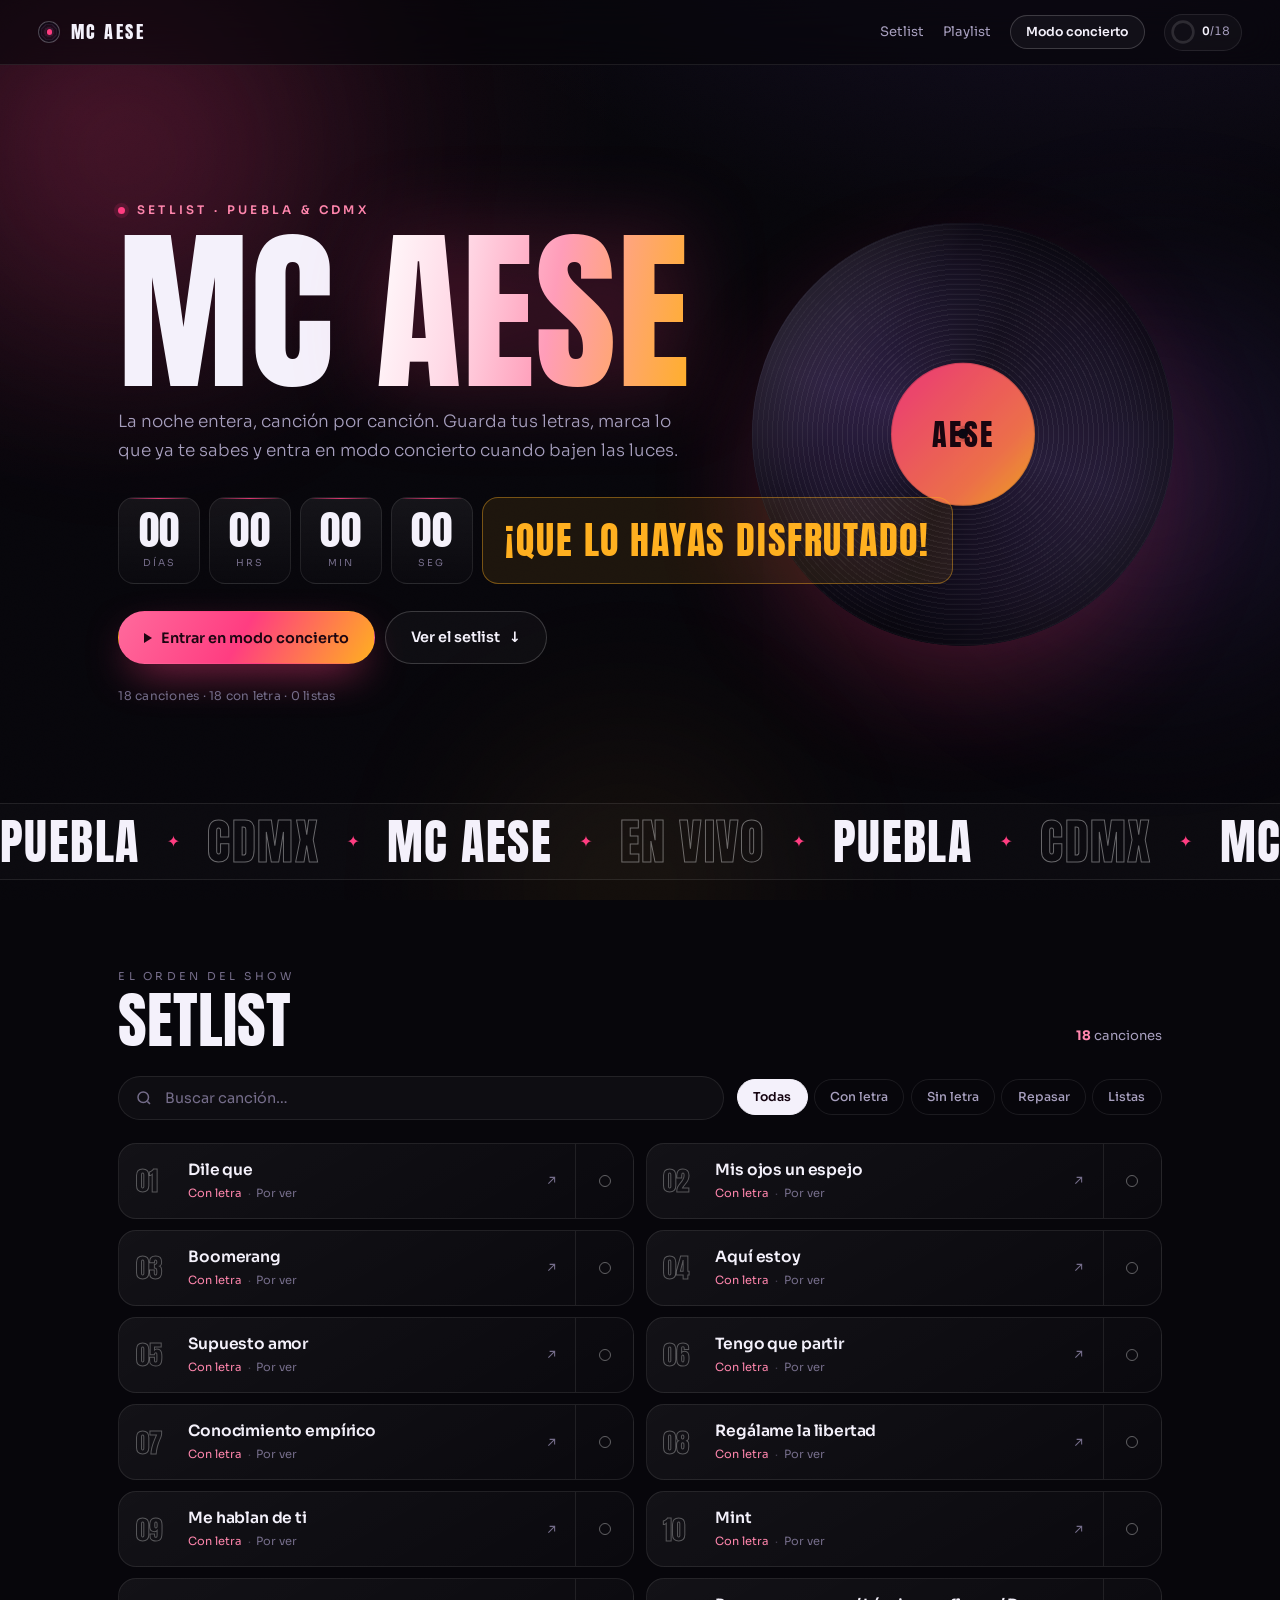
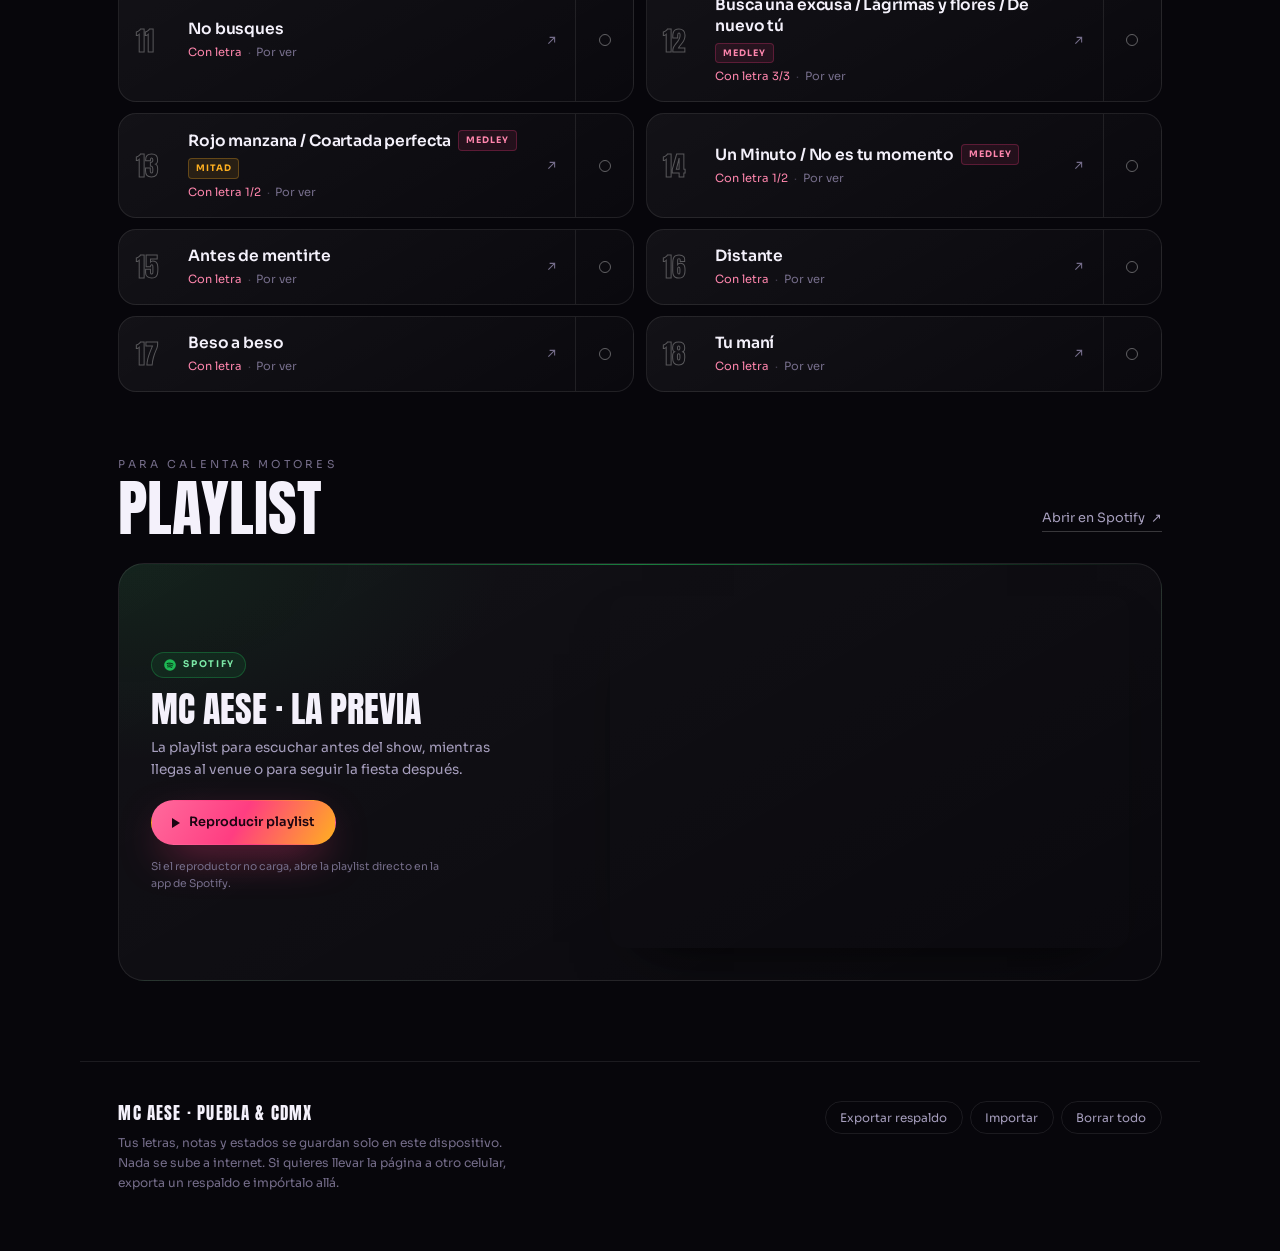
==== commit f72bcb5b: "Cargar letras oficiales del setlist desde respaldo y actualizar cache a v3" ====
--- a/index.html
+++ b/index.html
@@ -4,13 +4,19 @@
   <meta charset="UTF-8" />
   <meta name="viewport" content="width=device-width, initial-scale=1, viewport-fit=cover" />
   <meta name="theme-color" content="#07060b" />
+  <meta name="mobile-web-app-capable" content="yes" />
+  <meta name="apple-mobile-web-app-capable" content="yes" />
+  <meta name="apple-mobile-web-app-title" content="MC Aese" />
+  <meta name="apple-mobile-web-app-status-bar-style" content="black-translucent" />
   <title>MC AESE · Setlist Puebla &amp; CDMX</title>
   <meta name="description" content="Setlist de MC Aese para Puebla y CDMX: orden del show, letras guardadas en tu dispositivo y modo concierto con letra grande." />
+  <link rel="manifest" href="manifest.webmanifest" />
+  <link rel="apple-touch-icon" href="icons/apple-touch-icon.png" />
   <link rel="icon" href="data:image/svg+xml,%3Csvg xmlns='http://www.w3.org/2000/svg' viewBox='0 0 64 64'%3E%3Crect width='64' height='64' rx='14' fill='%230b0812'/%3E%3Ccircle cx='32' cy='32' r='15' fill='none' stroke='%23ff3d81' stroke-width='3'/%3E%3Ccircle cx='32' cy='32' r='4' fill='%23ffb020'/%3E%3C/svg%3E" />
   <link rel="preconnect" href="https://fonts.googleapis.com" />
   <link rel="preconnect" href="https://fonts.gstatic.com" crossorigin />
   <link href="https://fonts.googleapis.com/css2?family=Anton&family=Sora:wght@300;400;500;600;700&display=swap" rel="stylesheet" />
-  <link rel="stylesheet" href="styles.css" />
+  <link rel="stylesheet" href="styles.css?v=2" />
 </head>
 <body>
   <div class="aurora" aria-hidden="true"><i></i><i></i><i></i></div>
@@ -257,7 +263,7 @@
 
   <div class="toast" id="toast" role="status" aria-live="polite"></div>
 
-  <script src="songs.js"></script>
-  <script src="app.js"></script>
+  <script src="songs.js?v=3"></script>
+  <script src="app.js?v=3"></script>
 </body>
 </html>
--- a/styles.css
+++ b/styles.css
@@ -1895,8 +1895,27 @@
     overflow: visible;
   }
 
+  .chip {
+    min-height: 38px;
+  }
+
   .topnav-link {
     display: none;
+  }
+
+  .topbar {
+    padding-top: calc(0.65rem + env(safe-area-inset-top));
+    padding-right: calc(0.9rem + env(safe-area-inset-right));
+    padding-bottom: 0.65rem;
+    padding-left: calc(0.9rem + env(safe-area-inset-left));
+  }
+
+  .song-open {
+    padding: 1rem 0.9rem;
+  }
+
+  .song-status {
+    width: 52px;
   }
 
   .overlay {
@@ -1906,9 +1925,11 @@
 
   .sheet {
     width: 100%;
-    max-height: 94dvh;
-    border-radius: 26px 26px 0 0;
-    border-bottom: none;
+    height: 100dvh;
+    max-height: 100dvh;
+    border: 0;
+    border-radius: 0;
+    overscroll-behavior: contain;
   }
 
   .grabber {
@@ -1916,7 +1937,7 @@
   }
 
   .sheet-head {
-    padding-top: 0.9rem;
+    padding-top: calc(0.9rem + env(safe-area-inset-top));
   }
 
   .lyrics-wrap {
@@ -1931,6 +1952,34 @@
     min-height: 30dvh;
   }
 
+  .track-tabs {
+    flex-wrap: wrap;
+    overflow: visible;
+    padding-bottom: 0;
+  }
+
+  .track-tab {
+    flex: 0 1 auto;
+  }
+
+  .track-tab-flag {
+    width: 6px;
+    height: 6px;
+    padding: 0;
+    border-radius: 50%;
+    background: var(--faint);
+    font-size: 0;
+    letter-spacing: 0;
+  }
+
+  .track-tab-flag.has-lyrics {
+    background: var(--green);
+  }
+
+  .concert-tabs {
+    justify-content: flex-start;
+  }
+
   .sheet-tools {
     padding-inline: 1rem;
   }
@@ -1941,6 +1990,10 @@
 
   .tool-btn.accent {
     margin-left: auto;
+  }
+
+  .sheet-foot {
+    padding-bottom: calc(0.75rem + env(safe-area-inset-bottom));
   }
 
   .concert-top {
@@ -1961,7 +2014,7 @@
   }
 
   .footer {
-    padding-bottom: 3rem;
+    padding-bottom: calc(3rem + env(safe-area-inset-bottom));
   }
 }
 
@@ -2006,6 +2059,21 @@
 
   .filters {
     width: 100%;
+    gap: 0.35rem;
+  }
+
+  .track-tabs {
+    gap: 0.35rem;
+  }
+
+  .track-tab {
+    min-height: 40px;
+    padding: 0.5rem 0.6rem;
+    font-size: 0.68rem;
+  }
+
+  .song-meta {
+    font-size: 0.68rem;
   }
 
   .sheet-head h2 {
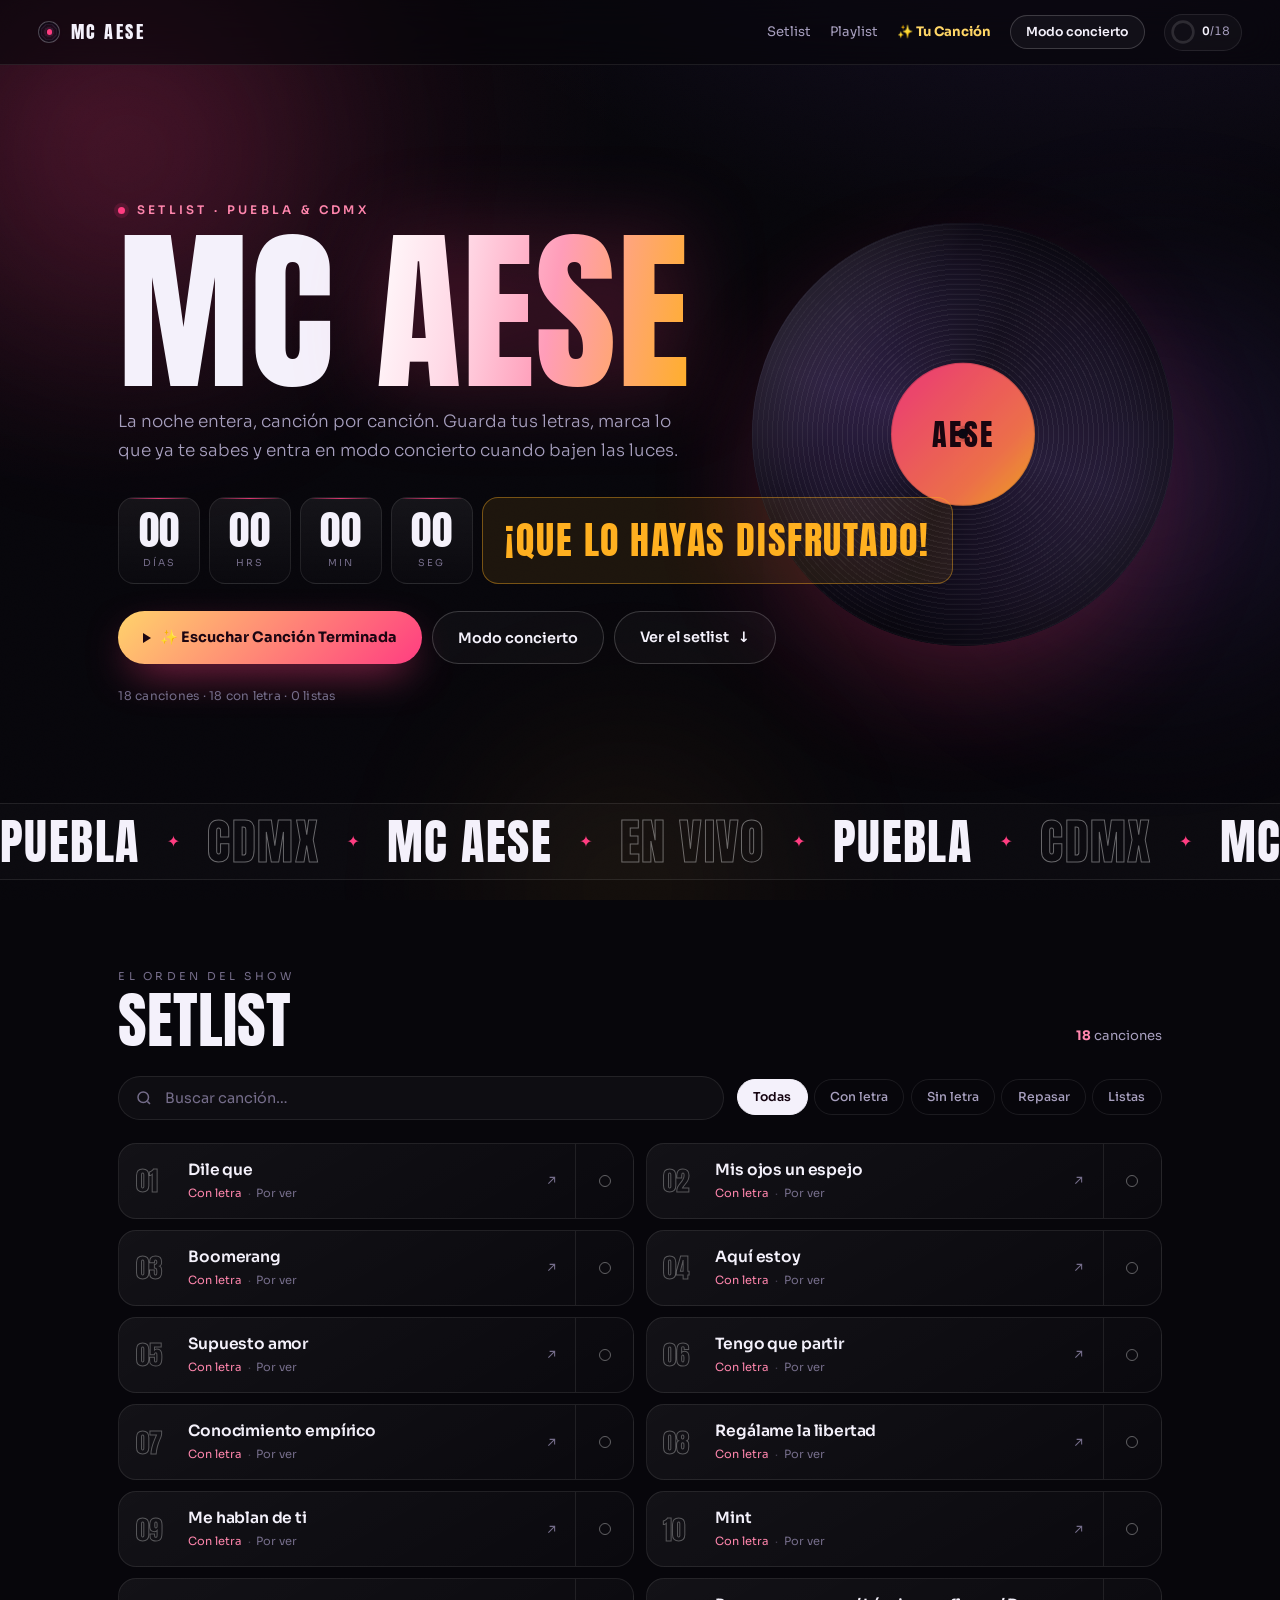
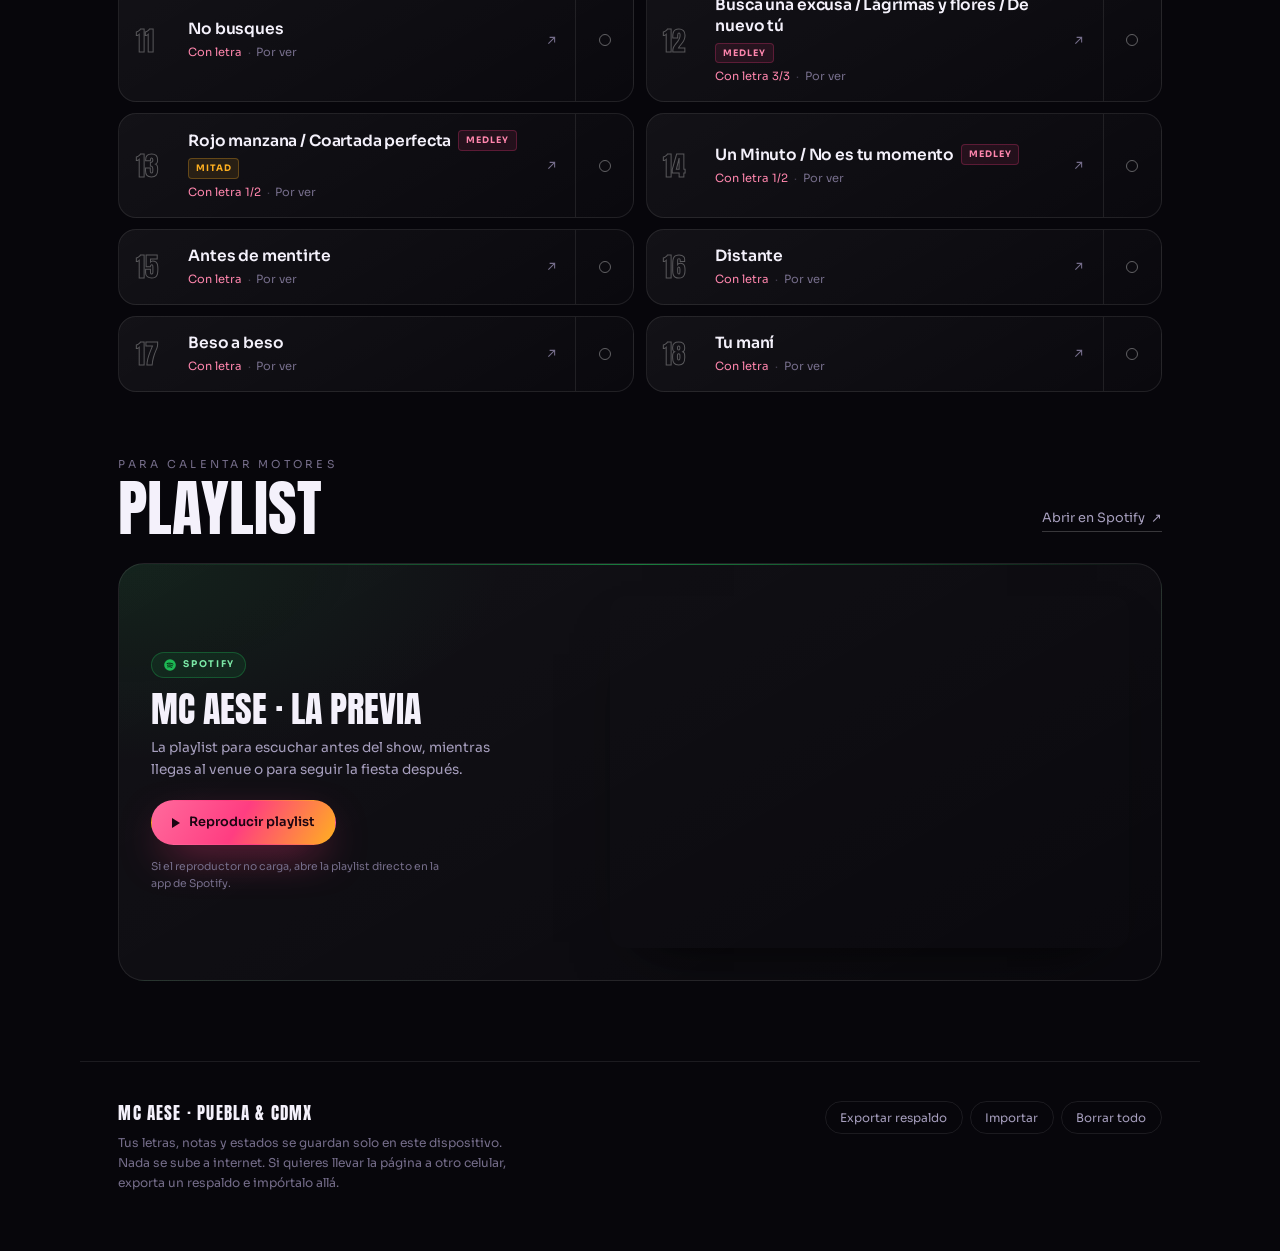
==== commit f5160b46: "feat(audio): finalizar mezcla masterizada con afinacion Auto-Tune y voz completa (7:23 min)" ====
--- a/index.html
+++ b/index.html
@@ -31,6 +31,7 @@
     <nav class="topnav" aria-label="Navegación principal">
       <a class="topnav-link" href="#setlist">Setlist</a>
       <a class="topnav-link" href="#playlist">Playlist</a>
+      <a class="topnav-link" href="karaoke.html" style="color: #ffd666; font-weight: 700;">✨ Tu Canción</a>
       <button class="topnav-concert" id="navConcert" type="button">Modo concierto</button>
       <div class="progress-pill" id="progressPill" role="status" aria-label="Canciones listas">
         <svg class="ring" viewBox="0 0 40 40" aria-hidden="true">
@@ -64,9 +65,10 @@
       </div>
 
       <div class="hero-actions">
-        <button class="btn btn-primary" id="heroConcert" type="button">
-          <span class="play-ico" aria-hidden="true"></span> Entrar en modo concierto
-        </button>
+        <a class="btn btn-primary" href="karaoke.html" style="background: linear-gradient(135deg, #ffd36b, #ff3d81); border: none; font-weight: 700;">
+          <span class="play-ico" aria-hidden="true"></span> ✨ Escuchar Canción Terminada
+        </a>
+        <button class="btn btn-ghost" id="heroConcert" type="button">Modo concierto</button>
         <a class="btn btn-ghost" href="#setlist">Ver el setlist <span aria-hidden="true">↓</span></a>
       </div>
 
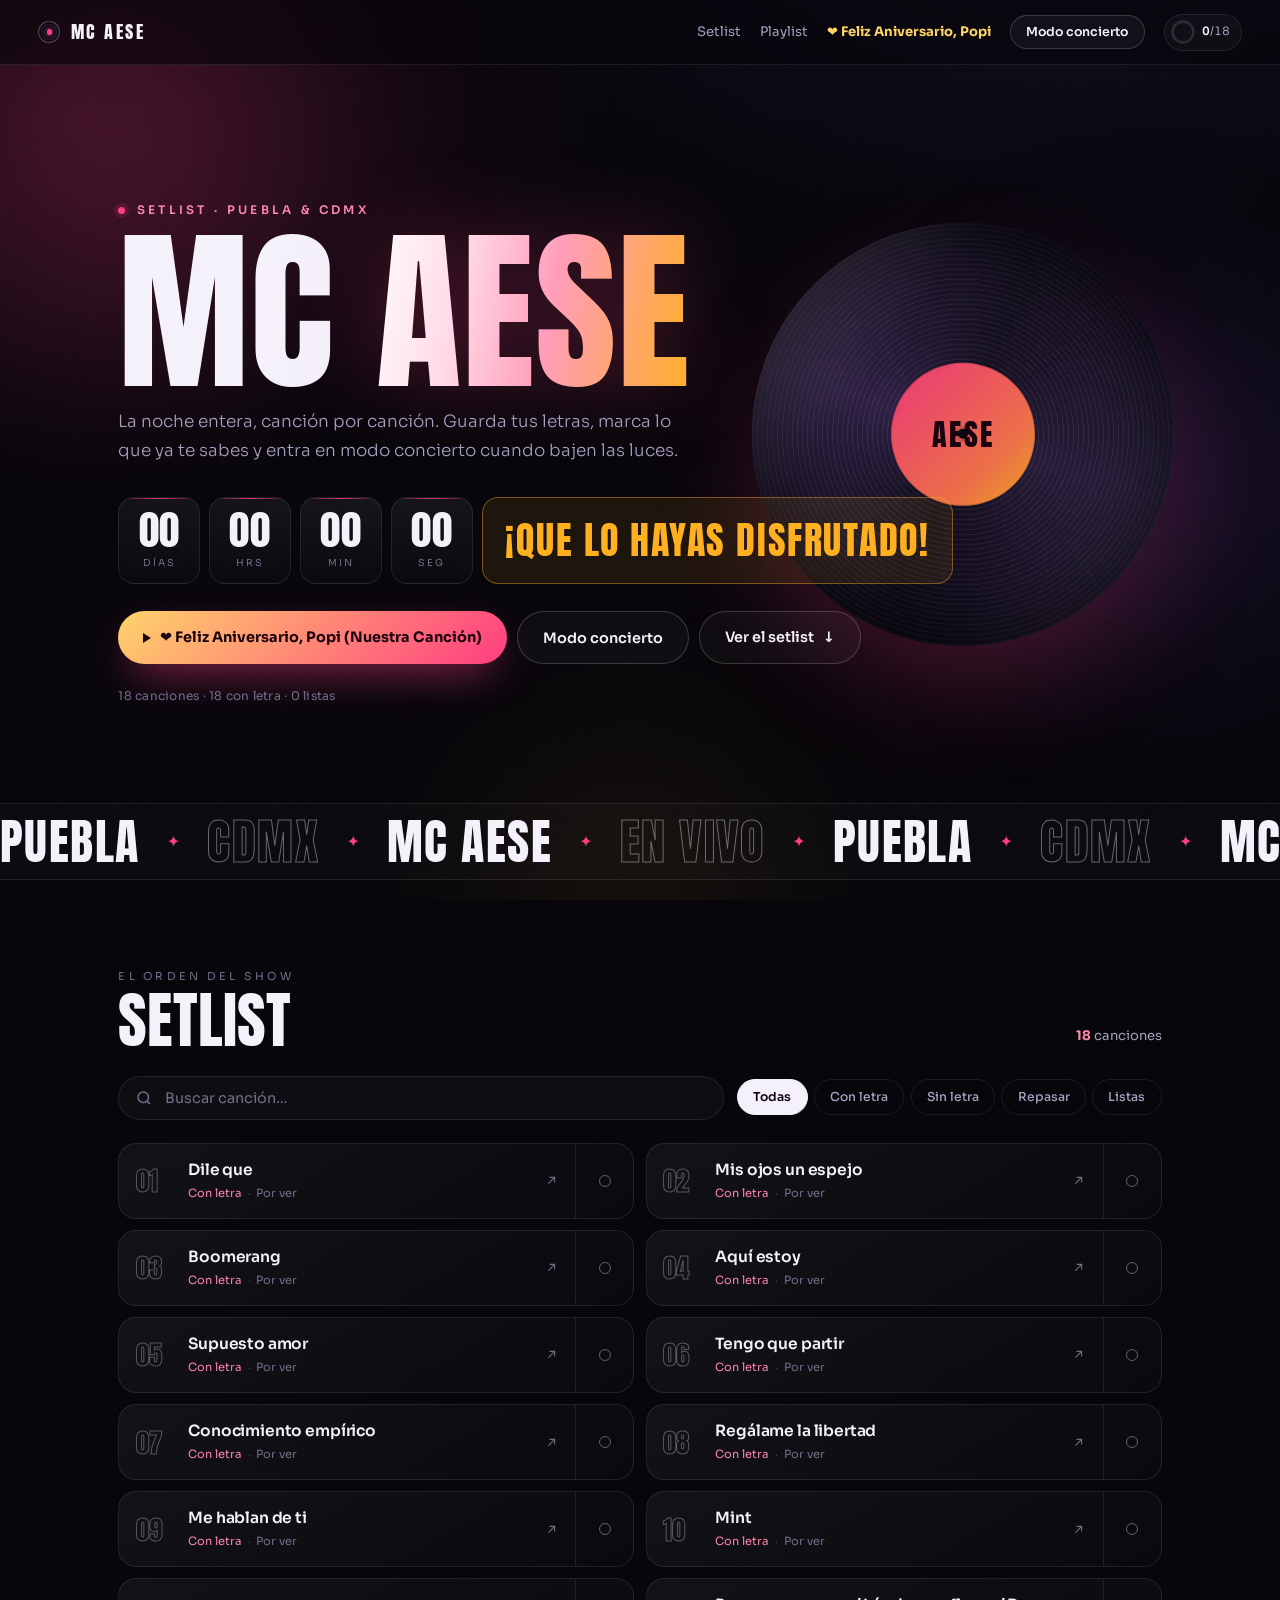
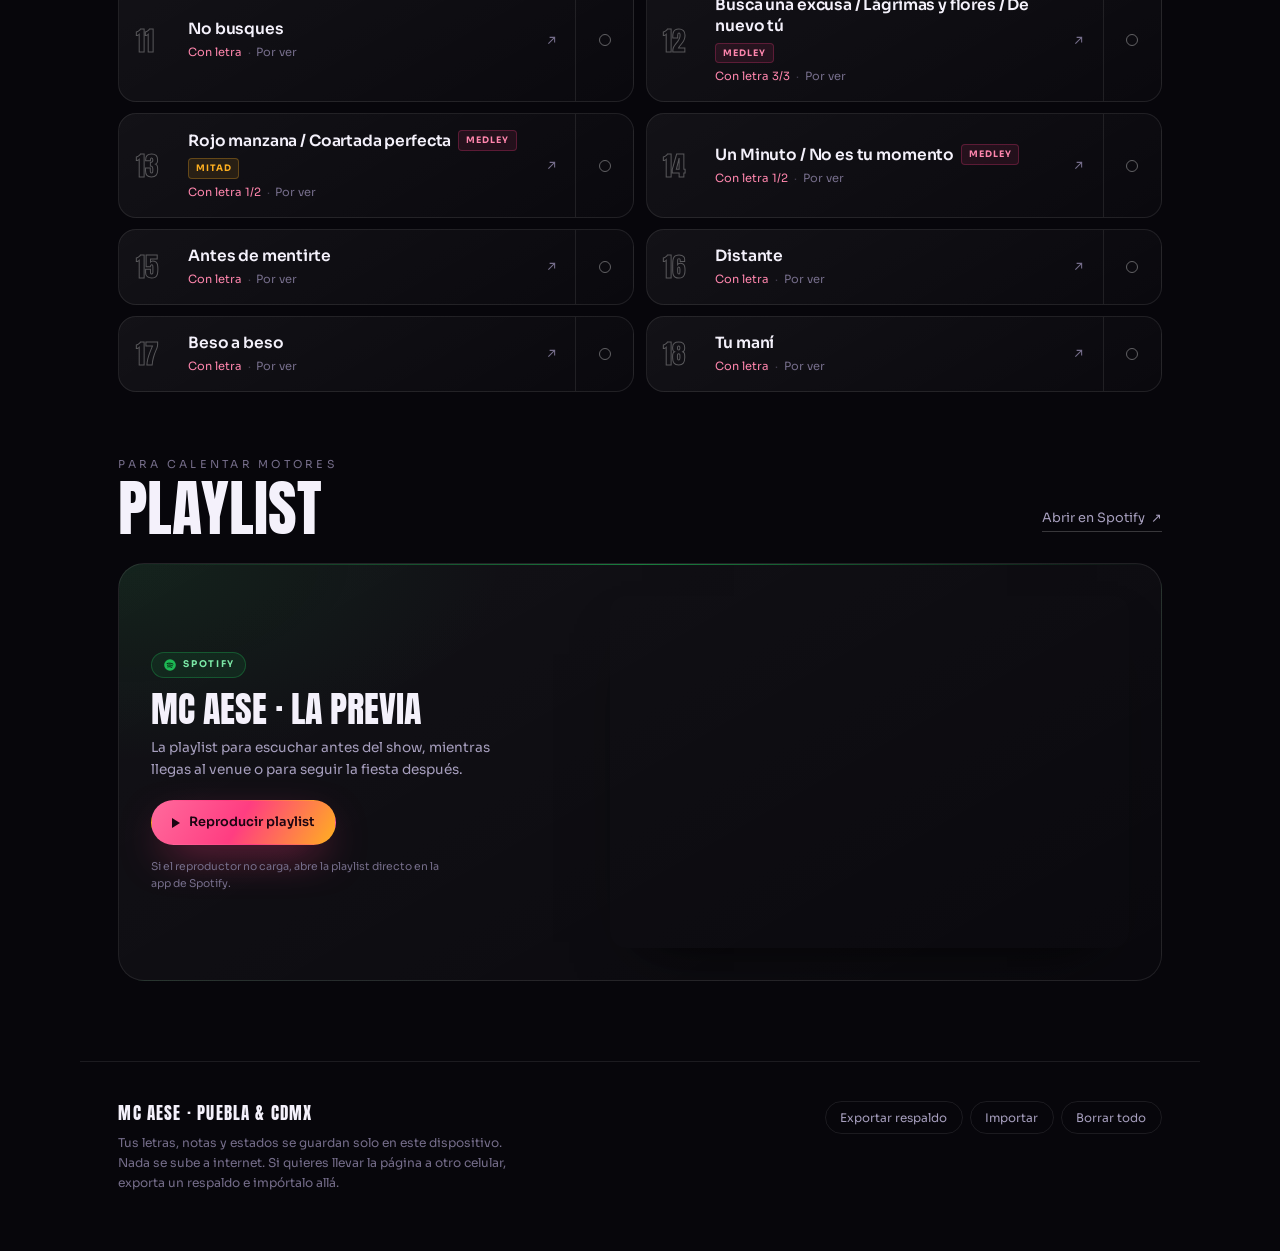
==== commit 95b0ae29: "feat(aniversario): agregar pagina especial para Popi con fotos decorativas, dedicatoria y reproducto" ====
--- a/index.html
+++ b/index.html
@@ -31,7 +31,7 @@
     <nav class="topnav" aria-label="Navegación principal">
       <a class="topnav-link" href="#setlist">Setlist</a>
       <a class="topnav-link" href="#playlist">Playlist</a>
-      <a class="topnav-link" href="karaoke.html" style="color: #ffd666; font-weight: 700;">✨ Tu Canción</a>
+      <a class="topnav-link" href="aniversario.html" style="color: #ffd666; font-weight: 700;">❤️ Feliz Aniversario, Popi</a>
       <button class="topnav-concert" id="navConcert" type="button">Modo concierto</button>
       <div class="progress-pill" id="progressPill" role="status" aria-label="Canciones listas">
         <svg class="ring" viewBox="0 0 40 40" aria-hidden="true">
@@ -65,8 +65,8 @@
       </div>
 
       <div class="hero-actions">
-        <a class="btn btn-primary" href="karaoke.html" style="background: linear-gradient(135deg, #ffd36b, #ff3d81); border: none; font-weight: 700;">
-          <span class="play-ico" aria-hidden="true"></span> ✨ Escuchar Canción Terminada
+        <a class="btn btn-primary" href="aniversario.html" style="background: linear-gradient(135deg, #ffd36b, #ff3d81); border: none; font-weight: 700;">
+          <span class="play-ico" aria-hidden="true"></span> ❤️ Feliz Aniversario, Popi (Nuestra Canción)
         </a>
         <button class="btn btn-ghost" id="heroConcert" type="button">Modo concierto</button>
         <a class="btn btn-ghost" href="#setlist">Ver el setlist <span aria-hidden="true">↓</span></a>
